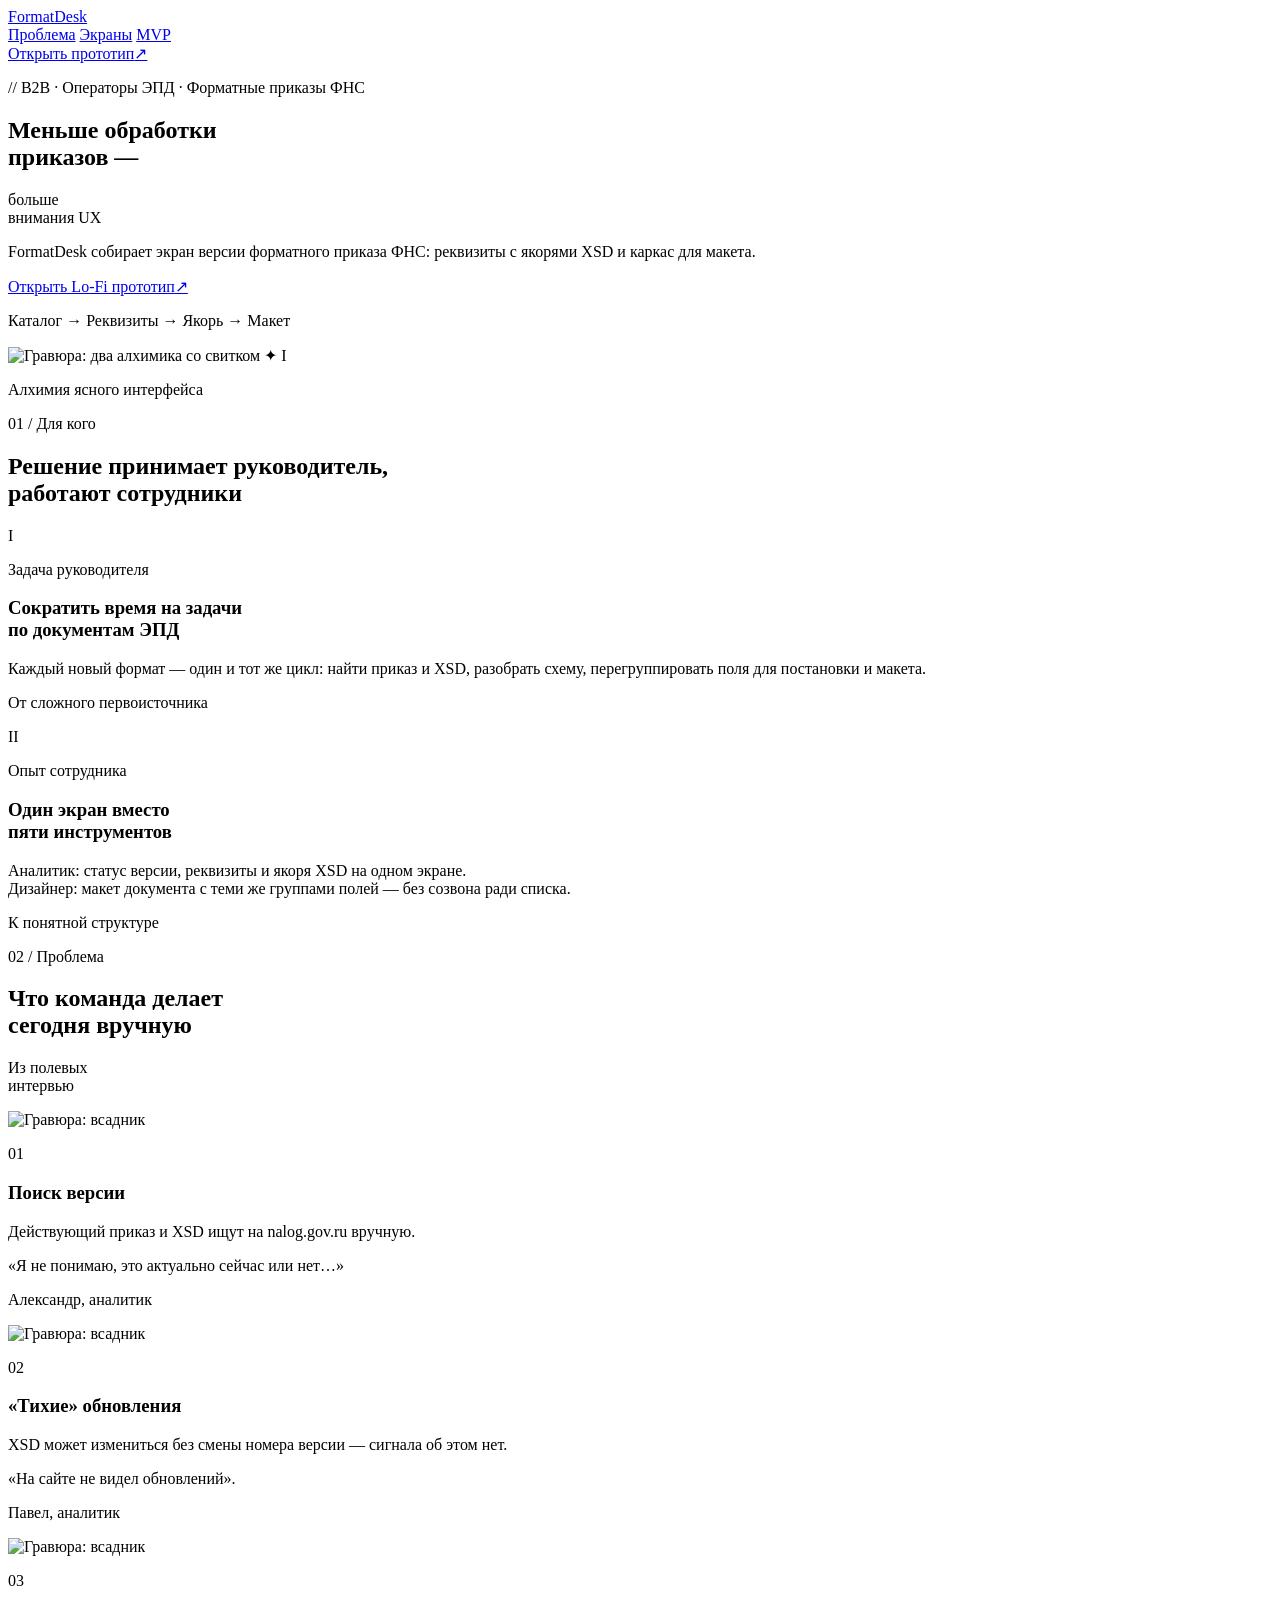
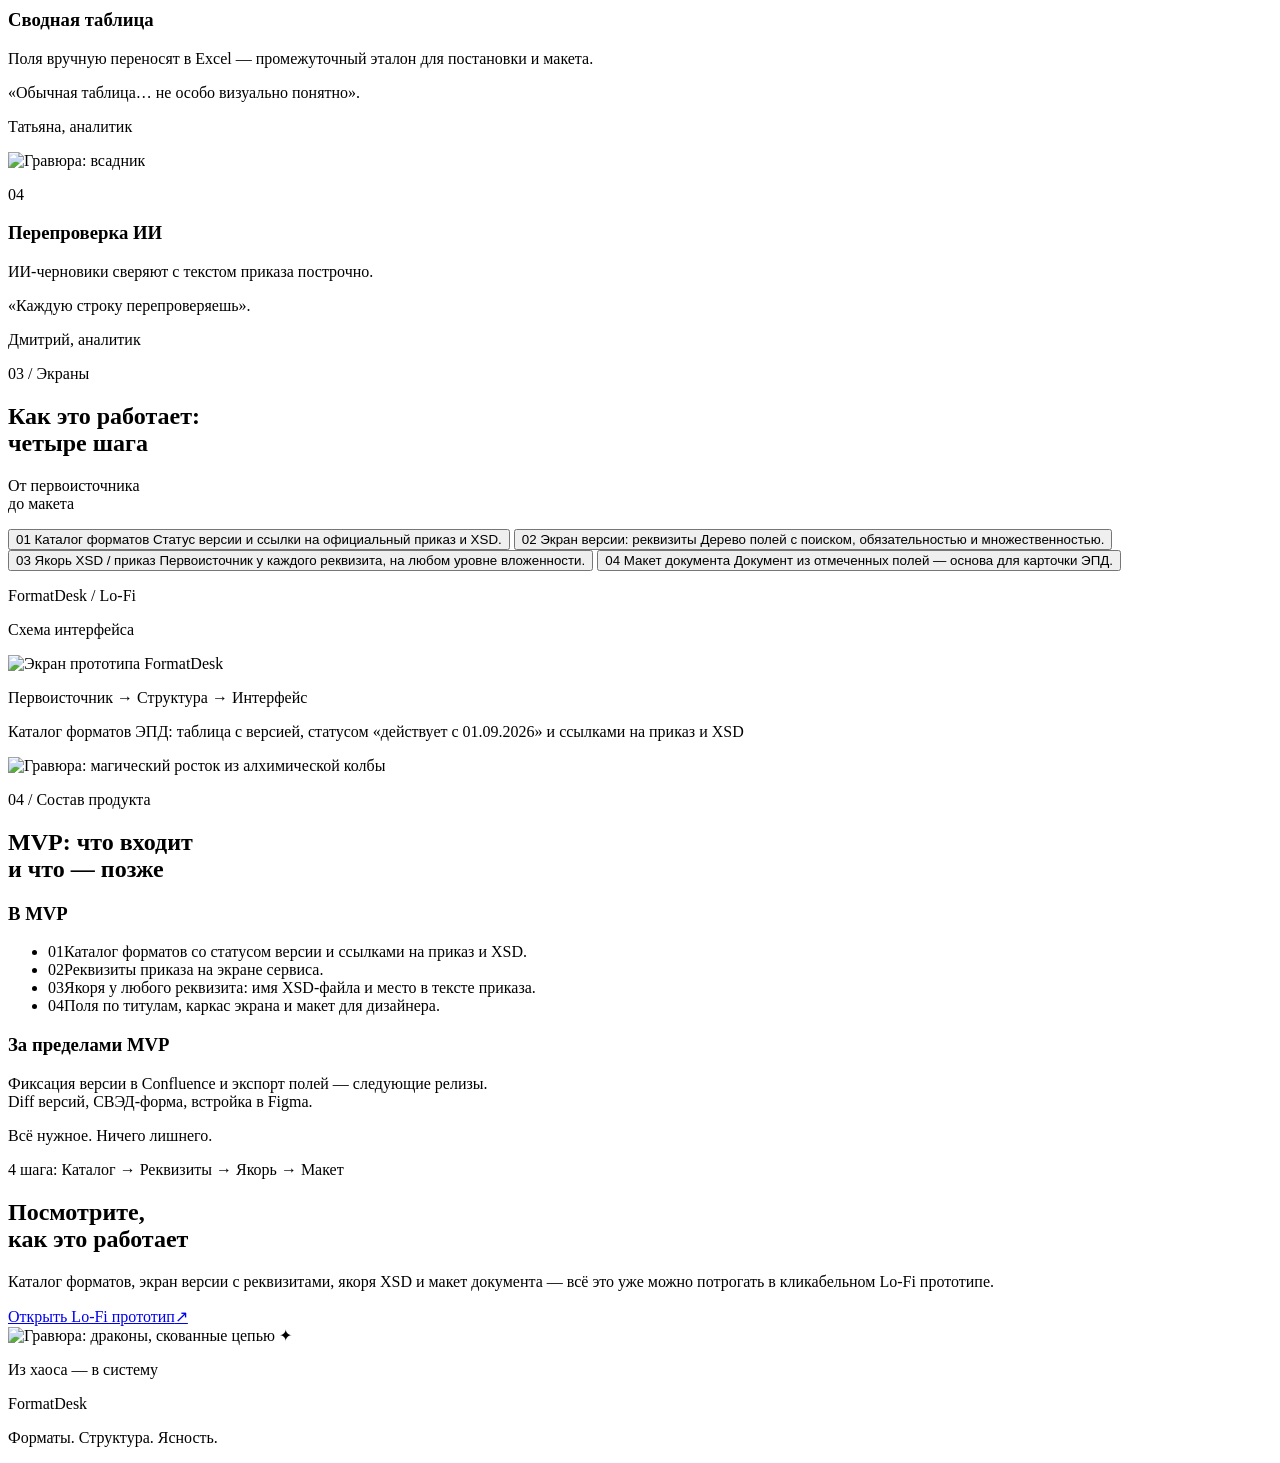
==== index.html @ b5cd508c "Лендинг «Алхимия ясности»: index.html" ====
<!DOCTYPE html>
<html lang="ru">
<head>
<meta charset="UTF-8">
<meta name="viewport" content="width=device-width, initial-scale=1.0">
<title>FormatDesk — Алхимия ясности</title>
<meta name="description" content="FormatDesk собирает экран версии форматного приказа ФНС: реквизиты с якорями XSD и каркас для макета.">
<link rel="icon" href="data:image/svg+xml,%3Csvg xmlns='http://www.w3.org/2000/svg' viewBox='0 0 32 32'%3E%3Crect width='32' height='32' fill='%23263C32'/%3E%3Ctext x='16' y='24' font-family='Georgia,serif' font-size='24' fill='%23EFEBE1' text-anchor='middle'%3EF%3C/text%3E%3C/svg%3E">
<link rel="preconnect" href="https://fonts.googleapis.com">
<link rel="preconnect" href="https://fonts.gstatic.com" crossorigin>
<link href="https://fonts.googleapis.com/css2?family=Cormorant+Garamond:ital,wght@0,500;1,400;1,500&family=Inter:wght@400;500&display=swap" rel="stylesheet">
<link rel="stylesheet" href="styles.css">
</head>
<body id="top">

<!-- 92:3 Навигация -->
<header class="nav">
  <div class="wrap nav-in">
    <a class="logo" href="#top">FormatDesk</a>
    <nav class="nav-links">
      <a class="nl nl-1" href="#problema">Проблема</a>
      <a class="nl nl-2" href="#ekrany">Экраны</a>
      <a class="nl nl-3" href="#mvp">MVP</a>
    </nav>
    <a class="btn btn-nav" href="prototip/index.html" target="_blank" rel="noopener">
      <span>Открыть прототип</span><span class="arr">↗</span>
    </a>
  </div>
  <div class="wrap"><div class="hairline"></div></div>
</header>

<!-- 92:4 Первый экран -->
<section class="hero">
  <div class="wrap hero-in">
    <p class="tag tag-red hero-tag">// B2B · Операторы ЭПД · Форматные приказы ФНС</p>
    <h1 class="hero-h1">Меньше обработки<br>приказов —</h1>
    <p class="hero-h1b">больше<br>внимания UX</p>
    <p class="hero-para">FormatDesk собирает экран версии форматного приказа ФНС: реквизиты с якорями XSD и каркас для макета.</p>
    <a class="btn btn-hero" href="prototip/index.html" target="_blank" rel="noopener">
      <span>Открыть Lo-Fi прототип</span><span class="arr">↗</span>
    </a>
    <p class="cap hero-cap">Каталог → Реквизиты → Якорь → Макет</p>

    <div class="hero-arch"></div>
    <div class="orbit orbit-1"></div>
    <div class="orbit orbit-2"></div>
    <img class="hero-duo" src="assets/eng-duo.png" alt="Гравюра: два алхимика со свитком">
    <span class="ornament hero-star">✦</span>
    <span class="ornament hero-one">I</span>
    <p class="cap hero-archcap">Алхимия ясного интерфейса</p>
  </div>
  <div class="wrap"><div class="hairline hero-line"></div></div>
</section>

<!-- 92:5 Для кого -->
<section class="whom" id="dlya-kogo">
  <div class="wrap whom-in">
    <p class="tag tag-red whom-tag">01 / Для кого</p>
    <h2 class="whom-h2">Решение принимает руководитель,<br>работают сотрудники</h2>
    <div class="hairline whom-line-top"></div>
    <div class="whom-vline"></div>

    <div class="whom-col whom-col-1">
      <div class="whom-head">
        <span class="whom-num">I</span>
        <p class="tag whom-label">Задача руководителя</p>
      </div>
      <h3 class="whom-title">Сократить время на задачи<br>по документам ЭПД</h3>
      <p class="whom-body">Каждый новый формат — один и тот же цикл: найти приказ и XSD, разобрать схему, перегруппировать поля для постановки и макета.</p>
      <p class="cap whom-foot">От сложного первоисточника</p>
    </div>

    <div class="whom-col whom-col-2">
      <div class="whom-head">
        <span class="whom-num">II</span>
        <p class="tag whom-label">Опыт сотрудника</p>
      </div>
      <h3 class="whom-title">Один экран вместо<br>пяти инструментов</h3>
      <p class="whom-body">Аналитик: статус версии, реквизиты и якоря XSD на одном экране.<br>Дизайнер: макет документа с теми же группами полей — без созвона ради списка.</p>
      <p class="cap whom-foot">К понятной структуре</p>
    </div>

    <div class="hairline whom-line-bottom"></div>
  </div>
</section>

<!-- 92:6 Проблема -->
<section class="problem" id="problema">
  <div class="wrap problem-in">
    <p class="tag tag-red problem-tag">02 / Проблема</p>
    <h2 class="problem-h2">Что команда делает<br>сегодня вручную</h2>
    <p class="tag tag-sage problem-side">Из полевых<br>интервью</p>

    <div class="pcard pcard-1">
      <div class="parch"></div>
      <img class="prider prider-1" src="assets/eng-rider-1.png" alt="Гравюра: всадник">
      <p class="pnum">01</p>
      <h3 class="ptitle">Поиск версии</h3>
      <p class="pbody">Действующий приказ и XSD ищут на nalog.gov.ru вручную.</p>
      <div class="pline"></div>
      <p class="pquote">«Я не понимаю, это актуально сейчас или нет…»</p>
      <p class="pauthor">Александр, аналитик</p>
    </div>

    <div class="pcard pcard-2">
      <div class="parch"></div>
      <img class="prider prider-2" src="assets/eng-rider-2.png" alt="Гравюра: всадник">
      <p class="pnum">02</p>
      <h3 class="ptitle">«Тихие» обновления</h3>
      <p class="pbody">XSD может измениться без смены номера версии — сигнала об этом нет.</p>
      <div class="pline"></div>
      <p class="pquote">«На сайте не видел обновлений».</p>
      <p class="pauthor">Павел, аналитик</p>
    </div>

    <div class="pcard pcard-3">
      <div class="parch"></div>
      <img class="prider prider-3" src="assets/eng-rider-3.png" alt="Гравюра: всадник">
      <p class="pnum">03</p>
      <h3 class="ptitle">Сводная таблица</h3>
      <p class="pbody">Поля вручную переносят в Excel — промежуточный эталон для постановки и макета.</p>
      <div class="pline"></div>
      <p class="pquote">«Обычная таблица… не особо визуально понятно».</p>
      <p class="pauthor">Татьяна, аналитик</p>
    </div>

    <div class="pcard pcard-4">
      <div class="parch"></div>
      <img class="prider prider-4" src="assets/eng-rider-4.png" alt="Гравюра: всадник">
      <p class="pnum">04</p>
      <h3 class="ptitle">Перепроверка ИИ</h3>
      <p class="pbody">ИИ-черновики сверяют с текстом приказа построчно.</p>
      <div class="pline"></div>
      <p class="pquote">«Каждую строку перепроверяешь».</p>
      <p class="pauthor">Дмитрий, аналитик</p>
    </div>
  </div>
</section>

<!-- 92:7 Четыре шага -->
<section class="steps" id="ekrany">
  <div class="wrap steps-in">
    <p class="tag tag-sage steps-tag">03 / Экраны</p>
    <h2 class="steps-h2">Как это работает:<br>четыре шага</h2>
    <p class="tag tag-red steps-side">От первоисточника<br>до макета</p>

    <div class="steps-list">
      <button class="step is-active" type="button" data-shot="assets/01-catalog.png"
        data-cap="Каталог форматов ЭПД: таблица с версией, статусом «действует с 01.09.2026» и ссылками на приказ и XSD">
        <span class="step-num">01</span>
        <span class="step-title">Каталог форматов</span>
        <span class="step-desc">Статус версии и ссылки на официальный приказ и XSD.</span>
      </button>
      <button class="step" type="button" data-shot="assets/02-requisites.png"
        data-cap="Экран версии: реквизиты приказа деревом — с поиском, обязательностью и множественностью">
        <span class="step-num">02</span>
        <span class="step-title">Экран версии: реквизиты</span>
        <span class="step-desc">Дерево полей с поиском, обязательностью и множественностью.</span>
      </button>
      <button class="step" type="button" data-shot="assets/03-anchor-modal.png"
        data-cap="Якорь XSD / приказ: имя XSD-файла и место в тексте приказа у выбранного реквизита">
        <span class="step-num">03</span>
        <span class="step-title">Якорь XSD / приказ</span>
        <span class="step-desc">Первоисточник у каждого реквизита, на любом уровне вложенности.</span>
      </button>
      <button class="step" type="button" data-shot="assets/04-mockup.png"
        data-cap="Макет документа: поля по титулам, собранные в каркас карточки ЭПД">
        <span class="step-num">04</span>
        <span class="step-title">Макет документа</span>
        <span class="step-desc">Документ из отмеченных полей — основа для карточки ЭПД.</span>
      </button>
    </div>

    <div class="vitrina">
      <p class="tag vitrina-l">FormatDesk / Lo-Fi</p>
      <p class="tag vitrina-r">Схема интерфейса</p>
      <div class="vitrina-frame">
        <img id="vitrina-img" src="assets/01-catalog.png" alt="Экран прототипа FormatDesk">
      </div>
      <p class="tag vitrina-b">Первоисточник → Структура → Интерфейс</p>
    </div>

    <p class="steps-cap" id="steps-cap">Каталог форматов ЭПД: таблица с версией, статусом «действует с 01.09.2026» и ссылками на приказ и XSD</p>

    <div class="hairline steps-line"></div>
  </div>
</section>

<!-- 92:8 Состав MVP -->
<section class="mvp" id="mvp">
  <div class="wrap mvp-in">
    <img class="mvp-sprout" src="assets/eng-sprout-mvp.png" alt="Гравюра: магический росток из алхимической колбы">
    <p class="tag tag-sage mvp-tag">04 / Состав продукта</p>
    <h2 class="mvp-h2">MVP: что входит<br>и что — позже</h2>

    <h3 class="mvp-sub">В MVP</h3>
    <ul class="mvp-list">
      <li><span class="mvp-num">01</span><span class="mvp-text">Каталог форматов со статусом версии и ссылками на приказ и XSD.</span></li>
      <li><span class="mvp-num">02</span><span class="mvp-text">Реквизиты приказа на экране сервиса.</span></li>
      <li><span class="mvp-num">03</span><span class="mvp-text">Якоря у любого реквизита: имя XSD-файла и место в тексте приказа.</span></li>
      <li><span class="mvp-num">04</span><span class="mvp-text">Поля по титулам, каркас экрана и макет для дизайнера.</span></li>
    </ul>

    <div class="hairline mvp-line"></div>
    <h3 class="mvp-later">За пределами MVP</h3>
    <p class="mvp-later-body">Фиксация версии в Confluence и экспорт полей — следующие релизы.<br>Diff версий, СВЭД-форма, встройка в Figma.</p>

    <p class="cap mvp-cap">Всё нужное. Ничего лишнего.</p>
  </div>
</section>

<!-- 92:9 Приглашение -->
<section class="invite">
  <div class="wrap invite-in">
    <p class="tag tag-gold invite-tag">4 шага: Каталог → Реквизиты → Якорь → Макет</p>
    <h2 class="invite-h2">Посмотрите,<br>как это работает</h2>
    <p class="invite-para">Каталог форматов, экран версии с реквизитами, якоря XSD и макет документа — всё это уже можно потрогать в кликабельном Lo-Fi прототипе.</p>
    <a class="btn btn-invite" href="prototip/index.html" target="_blank" rel="noopener">
      <span>Открыть Lo-Fi прототип</span><span class="arr">↗</span>
    </a>
    <div class="invite-medal"></div>
    <img class="invite-dragon" src="assets/eng-dragon-medal.png" alt="Гравюра: драконы, скованные цепью">
    <span class="ornament invite-star">✦</span>
    <p class="cap invite-cap">Из хаоса — в систему</p>
  </div>
</section>

<!-- 92:10 Подвал -->
<footer class="footer">
  <div class="wrap footer-in">
    <div class="hairline footer-line"></div>
    <p class="footer-logo">FormatDesk</p>
    <p class="cap footer-cap">Форматы. Структура. Ясность.</p>
  </div>
</footer>

<script src="script.js"></script>
</body>
</html>
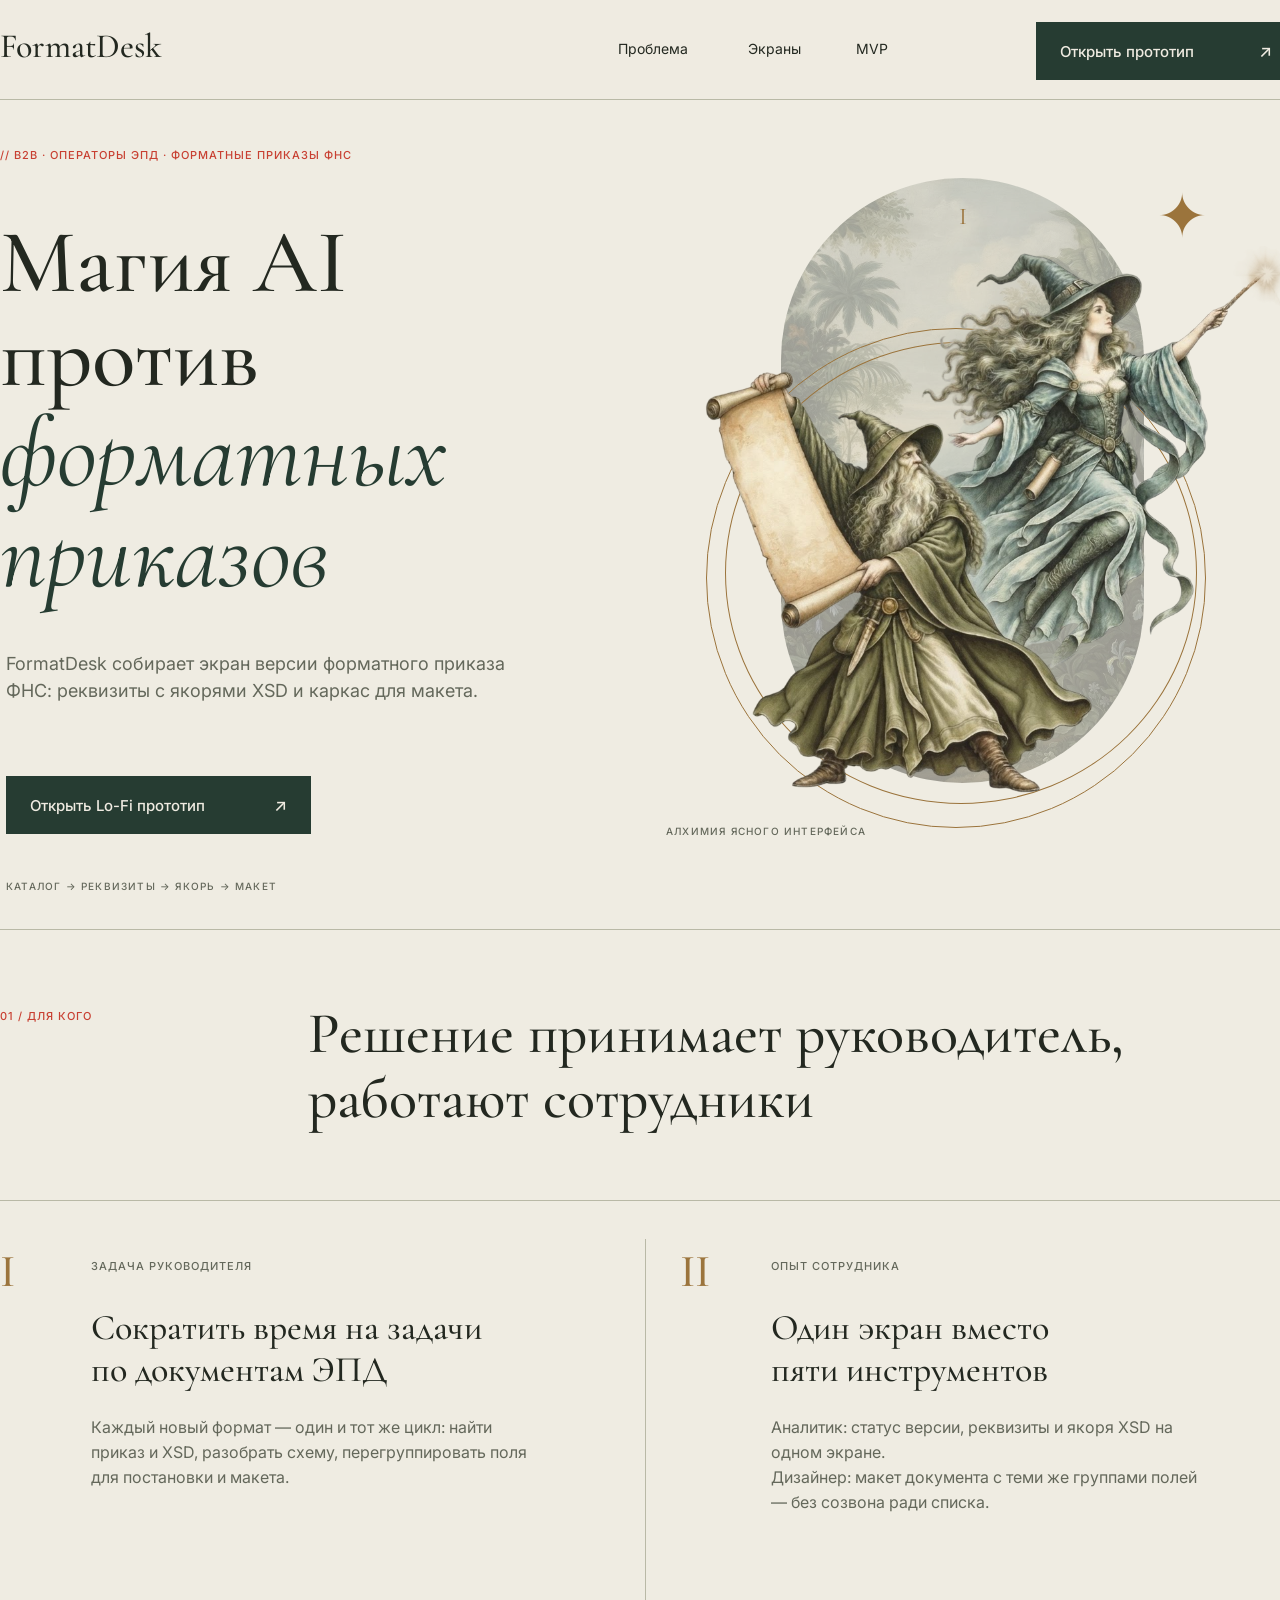
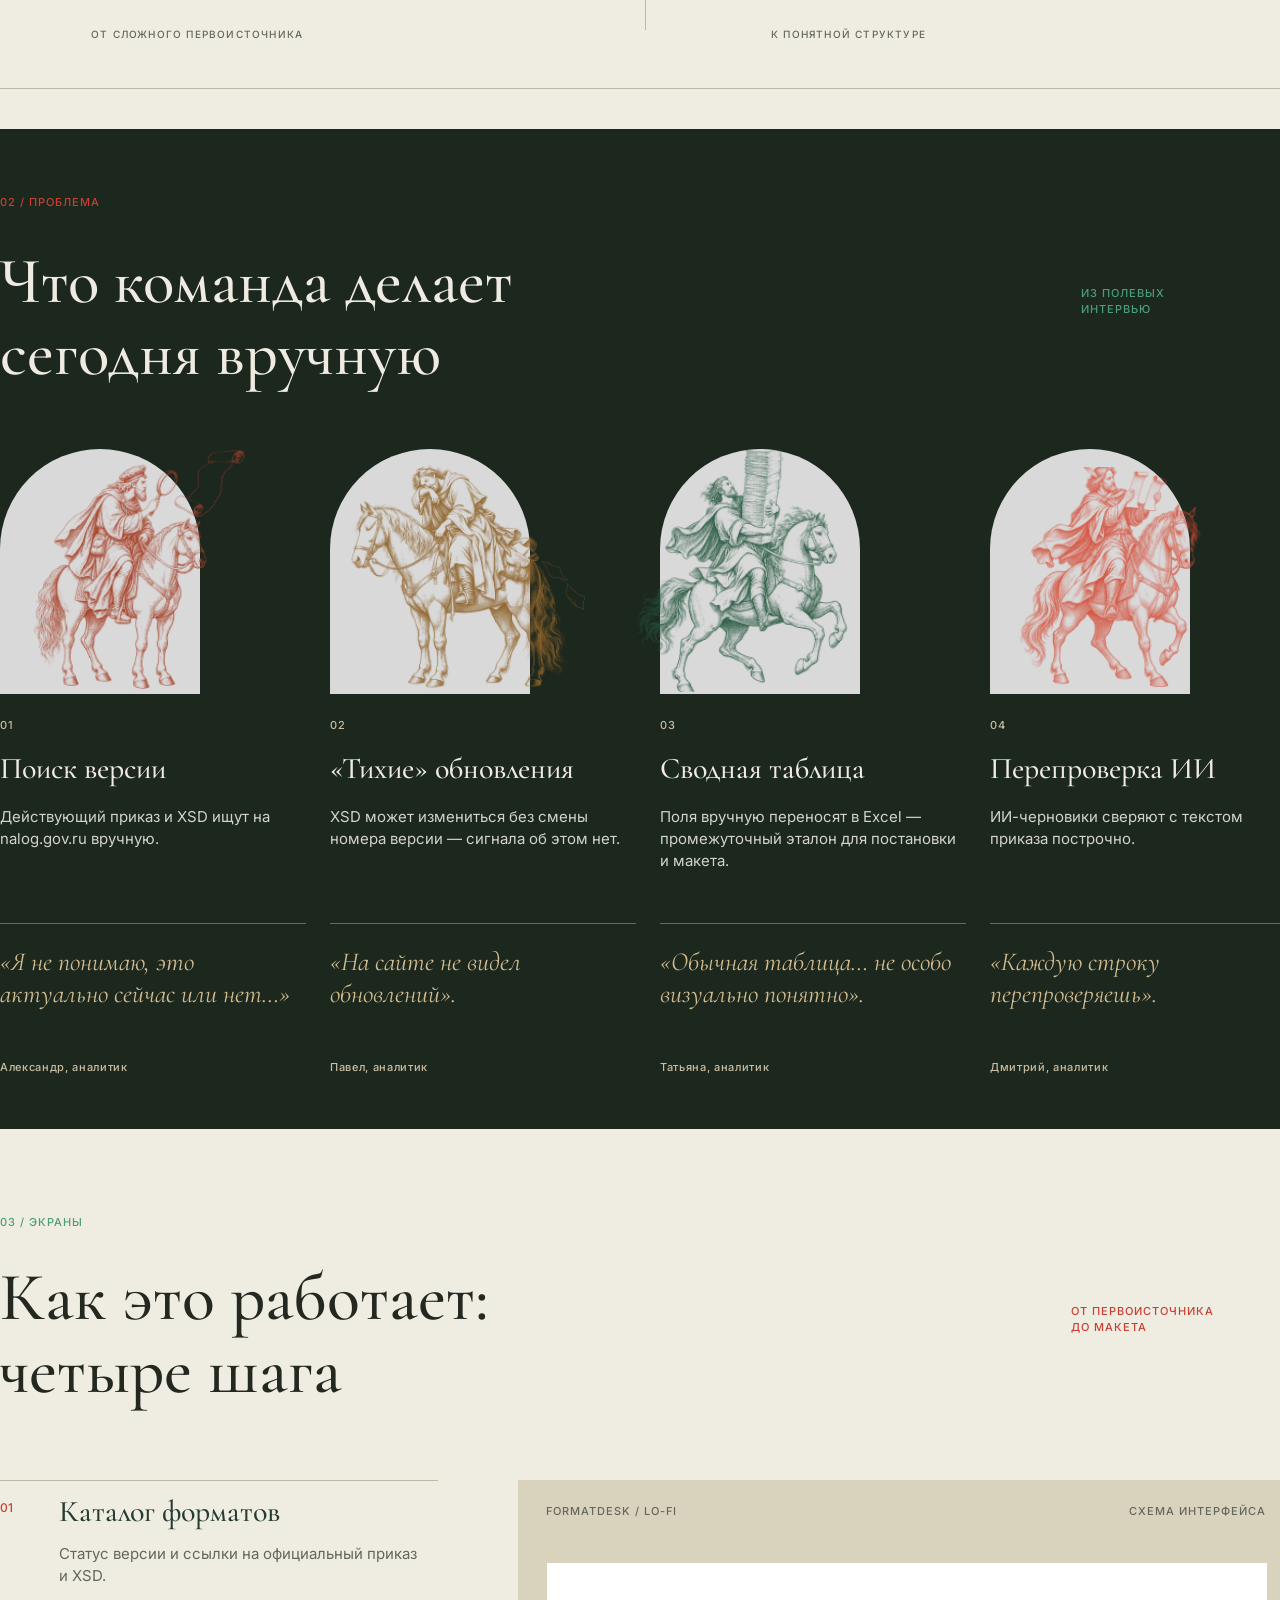
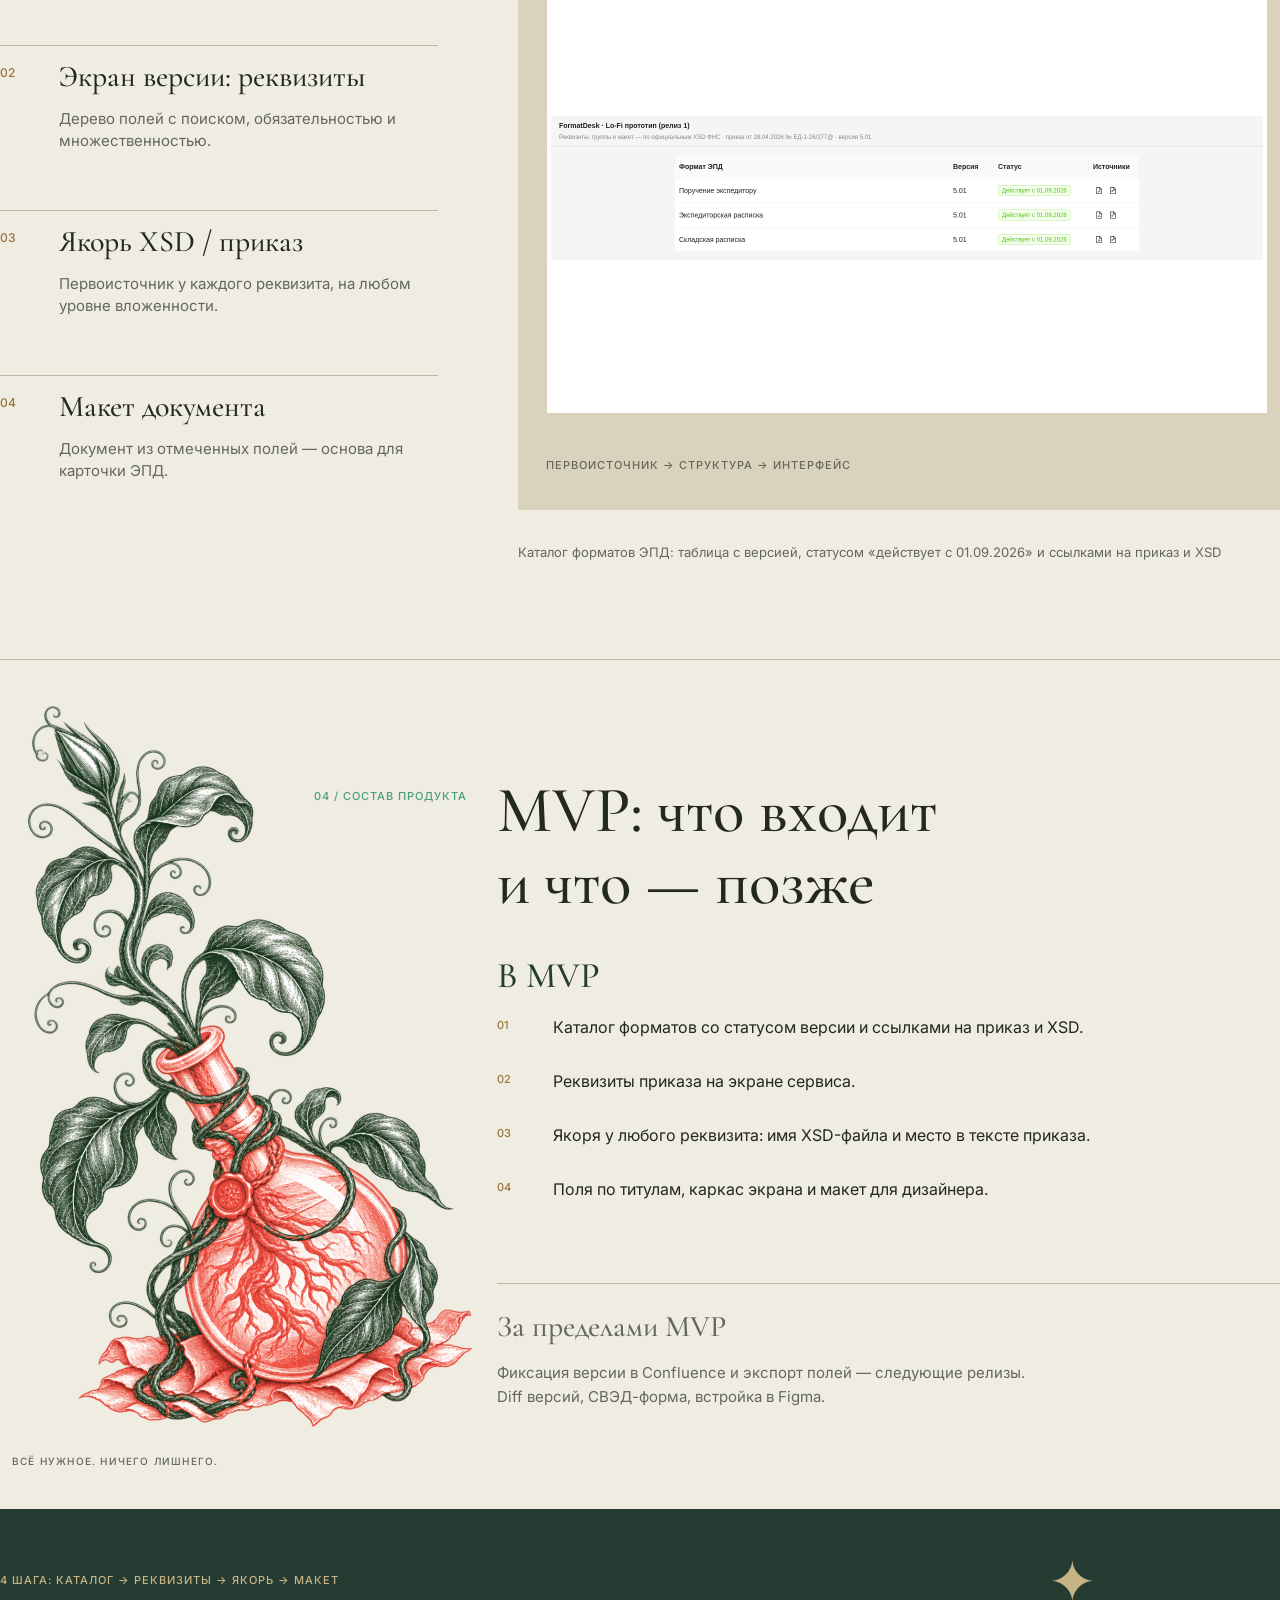
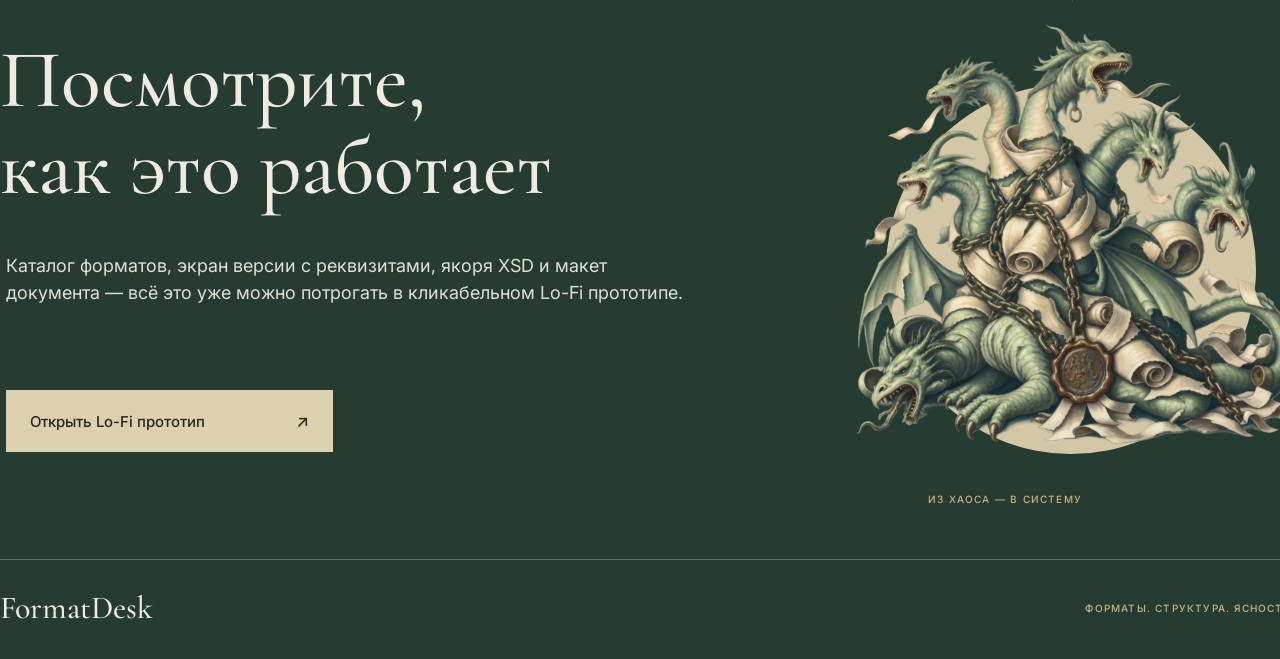
==== commit d4c22bcf: "Новый заголовок hero: «Магия AI против форматных приказов»" ====
--- a/index.html
+++ b/index.html
@@ -33,8 +33,8 @@
 <section class="hero">
   <div class="wrap hero-in">
     <p class="tag tag-red hero-tag">// B2B · Операторы ЭПД · Форматные приказы ФНС</p>
-    <h1 class="hero-h1">Меньше обработки<br>приказов —</h1>
-    <p class="hero-h1b">больше<br>внимания UX</p>
+    <h1 class="hero-h1">Магия AI<br>против</h1>
+    <p class="hero-h1b">форматных<br>приказов</p>
     <p class="hero-para">FormatDesk собирает экран версии форматного приказа ФНС: реквизиты с якорями XSD и каркас для макета.</p>
     <a class="btn btn-hero" href="prototip/index.html" target="_blank" rel="noopener">
       <span>Открыть Lo-Fi прототип</span><span class="arr">↗</span>
--- a/styles.css
+++ b/styles.css
@@ -0,0 +1,543 @@
+/* FormatDesk — Алхимия ясности
+   Пересборка лендинга по макету Figma (узел 92:2, 1440×5460) */
+
+:root {
+  --page: #EFECE2;
+  --nav-bg: #EFEBE1;
+  --ink: #232820;
+  --green: #263C32;
+  --dark: #1C271E;
+  --red: #C84032;
+  --gray: #64685B;
+  --ochre: #9B743C;
+  --sage: #4A9F78;
+  --hairline: #B9B9A6;
+  --gold: #C7B486;
+  --quote: #D2BC8F;
+  --num: #C9BEA3;
+  --dark-body: #D3D4C8;
+  --medal: #D4C7A6;
+  --btn-cream: #DDD0AD;
+  --panel: #D9D2BD;
+  --frame: #F8F6EF;
+  --arch: #D9D9D9;
+  --cream: #EFEBE1;
+  --footer-line: #637366;
+}
+
+* { margin: 0; padding: 0; box-sizing: border-box; }
+
+html { scroll-behavior: smooth; }
+
+body {
+  background: var(--page);
+  color: var(--ink);
+  font-family: "Inter", sans-serif;
+  min-width: 1180px;
+  -webkit-font-smoothing: antialiased;
+}
+
+.wrap {
+  position: relative;
+  width: 1296px;
+  margin: 0 auto;
+}
+
+/* ---------- типографика ---------- */
+
+.tag {
+  font-family: "Inter", sans-serif;
+  font-size: 11px;
+  font-weight: 500;
+  letter-spacing: 0.09em;
+  text-transform: uppercase;
+  line-height: 1.45;
+}
+.tag-red  { color: var(--red); }
+.tag-sage { color: var(--sage); }
+.tag-gold { color: var(--gold); }
+
+.cap {
+  font-family: "Inter", sans-serif;
+  font-size: 10px;
+  font-weight: 500;
+  letter-spacing: 0.12em;
+  text-transform: uppercase;
+  color: var(--gray);
+}
+
+.hairline {
+  height: 1px;
+  background: var(--hairline);
+}
+
+.ornament {
+  font-family: "Cormorant Garamond", serif;
+  color: var(--ochre);
+  line-height: 1;
+}
+
+/* ---------- кнопки ---------- */
+
+.btn {
+  display: flex;
+  align-items: center;
+  justify-content: space-between;
+  background: var(--green);
+  color: var(--cream);
+  font-family: "Inter", sans-serif;
+  font-size: 15px;
+  font-weight: 500;
+  text-decoration: none;
+  padding: 0 24px;
+  transition: background 0.25s ease, transform 0.25s ease;
+}
+.btn:hover { background: #1c2f26; }
+.btn .arr { font-size: 17px; }
+
+/* ---------- 92:3 Навигация ---------- */
+
+.nav {
+  background: var(--nav-bg);
+  height: 100px;
+}
+.nav-in { height: 99px; }
+.nav .logo {
+  position: absolute;
+  left: 0; top: 26px;
+  font-family: "Cormorant Garamond", serif;
+  font-size: 34px;
+  font-weight: 500;
+  color: var(--ink);
+  text-decoration: none;
+}
+.nav-links .nl {
+  position: absolute;
+  top: 40px;
+  font-family: "Inter", sans-serif;
+  font-size: 14px;
+  color: var(--ink);
+  text-decoration: none;
+}
+.nav-links .nl:hover { color: var(--red); }
+.nl-1 { left: 618px; }
+.nl-2 { left: 748px; }
+.nl-3 { left: 856px; }
+.btn-nav {
+  position: absolute;
+  right: 0; top: 22px;
+  width: 260px; height: 58px;
+}
+
+/* ---------- 92:4 Первый экран ---------- */
+
+.hero { background: var(--page); }
+.hero-in { height: 829px; }
+
+.hero-tag { position: absolute; left: 0; top: 48px; }
+
+.hero-h1 {
+  position: absolute;
+  left: 0; top: 116px;
+  font-family: "Cormorant Garamond", serif;
+  font-size: 90px;
+  font-weight: 500;
+  line-height: 1.04;
+  color: var(--ink);
+}
+.hero-h1b {
+  position: absolute;
+  left: 0; top: 304px;
+  font-family: "Cormorant Garamond", serif;
+  font-style: italic;
+  font-size: 99px;
+  font-weight: 400;
+  line-height: 1.02;
+  color: var(--green);
+}
+.hero-para {
+  position: absolute;
+  left: 6px; top: 550px;
+  width: 510px;
+  font-size: 18px;
+  line-height: 27px;
+  color: var(--gray);
+}
+.btn-hero {
+  position: absolute;
+  left: 6px; top: 676px;
+  width: 305px; height: 58px;
+}
+.hero-cap { position: absolute; left: 6px; top: 780px; }
+
+.hero-arch {
+  position: absolute;
+  left: 781px; top: 78px;
+  width: 363px; height: 605px;
+  border-radius: 181.5px;
+  background: url("assets/hero-garden.jpg") center 30% / cover no-repeat;
+  opacity: 0.4;
+}
+.orbit {
+  position: absolute;
+  border: 1px solid var(--ochre);
+  border-radius: 50%;
+  pointer-events: none;
+}
+.orbit-1 { left: 706px; top: 228px; width: 500px; height: 500px; }
+.orbit-2 { left: 725px; top: 242px; width: 472px; height: 462px; }
+.hero-duo {
+  position: absolute;
+  left: 550px; top: 133px;
+  width: 842px; height: 575px;
+}
+.hero-star { position: absolute; left: 1157px; top: 88px; font-size: 60px; }
+.hero-one  { position: absolute; left: 962.5px; top: 105px; font-size: 24px; transform: translateX(-50%); }
+.hero-archcap { position: absolute; left: 666px; top: 725px; }
+.hero-line { position: absolute; left: 0; top: 0; width: 1296px; }
+
+/* ---------- 92:5 Для кого ---------- */
+
+.whom { background: var(--page); }
+.whom-in { height: 800px; }
+
+.whom-tag { position: absolute; left: 0; top: 80px; }
+.whom-h2 {
+  position: absolute;
+  left: 308px; top: 73px;
+  width: 980px;
+  font-family: "Cormorant Garamond", serif;
+  font-size: 58px;
+  font-weight: 500;
+  line-height: 1.12;
+  color: var(--ink);
+}
+.whom-line-top { position: absolute; left: 0; top: 271px; width: 1296px; }
+.whom-vline {
+  position: absolute;
+  left: 645px; top: 310px;
+  width: 1px; height: 391px;
+  background: var(--hairline);
+}
+
+.whom-col { position: absolute; top: 316px; width: 530px; }
+.whom-col-1 { left: 0; }
+.whom-col-2 { left: 680px; }
+.whom-head { position: relative; height: 60px; }
+.whom-num {
+  position: absolute; left: 0; top: 0;
+  font-family: "Cormorant Garamond", serif;
+  font-size: 46px;
+  font-weight: 500;
+  color: var(--ochre);
+  line-height: 1.15;
+}
+.whom-label { position: absolute; left: 91px; top: 14px; color: var(--gray); }
+.whom-title {
+  position: absolute;
+  left: 91px; top: 62px;
+  font-family: "Cormorant Garamond", serif;
+  font-size: 36px;
+  font-weight: 500;
+  line-height: 1.18;
+  color: var(--ink);
+}
+.whom-body {
+  position: absolute;
+  left: 91px; top: 170px;
+  width: 440px;
+  font-size: 16px;
+  line-height: 25px;
+  color: var(--gray);
+}
+.whom-foot { position: absolute; left: 91px; top: 383px; }
+
+.whom-line-bottom { position: absolute; left: 0; top: 759px; width: 1296px; }
+
+/* ---------- 92:6 Проблема ---------- */
+
+.problem { background: var(--dark); }
+.problem-in { height: 1000px; }
+
+.problem-tag { position: absolute; left: 0; top: 66px; }
+.problem-h2 {
+  position: absolute;
+  left: 0; top: 117px;
+  font-family: "Cormorant Garamond", serif;
+  font-size: 65px;
+  font-weight: 500;
+  line-height: 1.1;
+  color: var(--cream);
+}
+.problem-side { position: absolute; left: 1081px; top: 157px; }
+
+.pcard { position: absolute; top: 0; width: 306px; }
+.pcard-1 { left: 0; }
+.pcard-2 { left: 330px; }
+.pcard-3 { left: 660px; }
+.pcard-4 { left: 990px; }
+
+.parch {
+  position: absolute;
+  left: 0; top: 320px;
+  width: 200px; height: 245px;
+  background: var(--arch);
+  border-radius: 131.5px 131.5px 0 0;
+}
+.prider { position: absolute; }
+.prider-1 { left: 0;    top: 313px; width: 250px; height: 253px; }
+.prider-2 { left: 12px; top: 326px; width: 261px; height: 240px; }
+.prider-3 { left: -32px; top: 320px; width: 250px; height: 243px; }
+.prider-4 { left: 0;    top: 338px; width: 240px; height: 220px; }
+
+.pnum {
+  position: absolute; left: 0; top: 589px;
+  font-size: 11px; font-weight: 500;
+  letter-spacing: 0.09em;
+  color: var(--num);
+}
+.ptitle {
+  position: absolute; left: 0; top: 621px;
+  font-family: "Cormorant Garamond", serif;
+  font-size: 30px; font-weight: 500;
+  color: var(--cream);
+}
+.pbody {
+  position: absolute; left: 0; top: 677px;
+  width: 300px;
+  font-size: 15px; line-height: 22px;
+  color: var(--dark-body);
+}
+.pline {
+  position: absolute; left: 0; top: 794px;
+  width: 306px; height: 1px;
+  background: #626A5C;
+}
+.pquote {
+  position: absolute; left: 0; top: 817px;
+  width: 300px;
+  font-family: "Cormorant Garamond", serif;
+  font-style: italic;
+  font-size: 26px; line-height: 32px;
+  color: var(--quote);
+}
+.pauthor {
+  position: absolute; left: 0; top: 931px;
+  font-size: 11px; font-weight: 500;
+  letter-spacing: 0.06em;
+  color: var(--num);
+}
+
+/* ---------- 92:7 Четыре шага ---------- */
+
+.steps { background: var(--page); }
+.steps-in { height: 1180px; }
+
+.steps-tag { position: absolute; left: 0; top: 86px; }
+.steps-h2 {
+  position: absolute;
+  left: 0; top: 132px;
+  font-family: "Cormorant Garamond", serif;
+  font-size: 68px;
+  font-weight: 500;
+  line-height: 1.08;
+  color: var(--ink);
+}
+.steps-side { position: absolute; left: 1071px; top: 175px; }
+
+.steps-list { position: absolute; left: 0; top: 351px; width: 438px; }
+.step {
+  position: relative;
+  display: block;
+  width: 438px;
+  height: 165px;
+  padding: 0;
+  border: 0;
+  border-top: 1px solid var(--hairline);
+  background: transparent;
+  text-align: left;
+  cursor: pointer;
+  font-family: inherit;
+}
+.step-num {
+  position: absolute; left: 0; top: 19px;
+  font-size: 12px; font-weight: 500;
+  color: var(--ochre);
+}
+.step-title {
+  position: absolute; left: 59px; top: 12px;
+  font-family: "Cormorant Garamond", serif;
+  font-size: 30px; font-weight: 500;
+  color: var(--ink);
+  white-space: nowrap;
+}
+.step-desc {
+  position: absolute; left: 59px; top: 62px;
+  width: 360px;
+  font-size: 15px; line-height: 22px;
+  color: var(--gray);
+}
+.step:hover .step-title { color: var(--green); }
+.step.is-active .step-num { color: var(--red); }
+.step.is-active .step-title { color: var(--green); }
+
+.vitrina {
+  position: absolute;
+  left: 518px; top: 351px;
+  width: 778px; height: 630px;
+  background: var(--panel);
+}
+.vitrina-l { position: absolute; left: 28px; top: 24px; color: var(--gray); }
+.vitrina-r { position: absolute; right: 30px; top: 24px; color: var(--gray); }
+.vitrina-frame {
+  position: absolute;
+  left: 29px; top: 83px;
+  width: 720px; height: 450px;
+  background: #FFFFFF;
+  overflow: hidden;
+}
+.vitrina-frame img {
+  width: 100%; height: 100%;
+  object-fit: contain;
+  object-position: center;
+  display: block;
+}
+.vitrina-b { position: absolute; left: 28px; top: 578px; color: var(--gray); }
+
+.steps-cap {
+  position: absolute;
+  left: 518px; top: 1014px;
+  width: 778px;
+  font-size: 13px; line-height: 19px;
+  color: var(--gray);
+}
+.steps-line { position: absolute; left: 0; top: 1130px; width: 1296px; }
+
+/* ---------- 92:8 Состав MVP ---------- */
+
+.mvp { background: var(--page); }
+.mvp-in { height: 800px; }
+
+.mvp-sprout {
+  position: absolute;
+  left: 1px; top: -9px;
+  width: 489px; height: 734px;
+}
+.mvp-tag { position: absolute; left: 314px; top: 80px; }
+.mvp-h2 {
+  position: absolute;
+  left: 497px; top: 66px;
+  font-family: "Cormorant Garamond", serif;
+  font-size: 65px;
+  font-weight: 500;
+  line-height: 1.1;
+  color: var(--ink);
+}
+.mvp-sub {
+  position: absolute;
+  left: 497px; top: 245px;
+  font-family: "Cormorant Garamond", serif;
+  font-size: 36px; font-weight: 500;
+  color: var(--green);
+}
+.mvp-list {
+  position: absolute;
+  left: 497px; top: 306px;
+  list-style: none;
+}
+.mvp-list li { position: relative; height: 54px; }
+.mvp-num {
+  position: absolute; left: 0; top: 3px;
+  font-size: 11px; font-weight: 500;
+  color: var(--ochre);
+}
+.mvp-text {
+  position: absolute; left: 56px; top: 0;
+  width: 692px;
+  font-size: 16px; line-height: 24px;
+  color: var(--ink);
+}
+.mvp-line {
+  position: absolute;
+  left: 497px; top: 574px;
+  width: 799px;
+}
+.mvp-later {
+  position: absolute;
+  left: 497px; top: 599px;
+  font-family: "Cormorant Garamond", serif;
+  font-size: 30px; font-weight: 500;
+  color: var(--gray);
+}
+.mvp-later-body {
+  position: absolute;
+  left: 497px; top: 652px;
+  font-size: 15px; line-height: 24px;
+  color: var(--gray);
+}
+.mvp-cap { position: absolute; left: 12px; top: 746px; }
+
+/* ---------- 92:9 Приглашение ---------- */
+
+.invite { background: var(--green); }
+.invite-in { height: 650px; }
+
+.invite-tag { position: absolute; left: 0; top: 64px; }
+.invite-h2 {
+  position: absolute;
+  left: 0; top: 128px;
+  font-family: "Cormorant Garamond", serif;
+  font-size: 82px;
+  font-weight: 500;
+  line-height: 1.06;
+  color: var(--cream);
+}
+.invite-para {
+  position: absolute;
+  left: 6px; top: 343px;
+  width: 690px;
+  font-size: 18px; line-height: 27px;
+  color: #DFE1D4;
+}
+.btn-invite {
+  position: absolute;
+  left: 6px; top: 481px;
+  width: 327px; height: 62px;
+  background: var(--btn-cream);
+  color: var(--ink);
+}
+.btn-invite:hover { background: #cfc19c; }
+
+.invite-medal {
+  position: absolute;
+  left: 886px; top: 175px;
+  width: 370px; height: 370px;
+  border-radius: 50%;
+  background: var(--medal);
+}
+.invite-dragon {
+  position: absolute;
+  left: 853px; top: 106px;
+  width: 445px; height: 445px;
+}
+.invite-star { position: absolute; left: 1048px; top: 46px; font-size: 58px; color: var(--gold); }
+.invite-cap { position: absolute; left: 928px; top: 584px; color: var(--gold); }
+
+/* ---------- 92:10 Подвал ---------- */
+
+.footer { background: var(--green); }
+.footer-in { height: 100px; }
+.footer-line {
+  position: absolute; left: 0; top: 0;
+  width: 1296px;
+  background: var(--footer-line);
+}
+.footer-logo {
+  position: absolute; left: 0; top: 29px;
+  font-family: "Cormorant Garamond", serif;
+  font-size: 32px; font-weight: 500;
+  color: var(--cream);
+}
+.footer-cap { position: absolute; right: 0; top: 43px; color: var(--gold); }
+
+/* ---------- адаптив: страница десктопная, ниже 1180px — горизонтальный скролл ---------- */
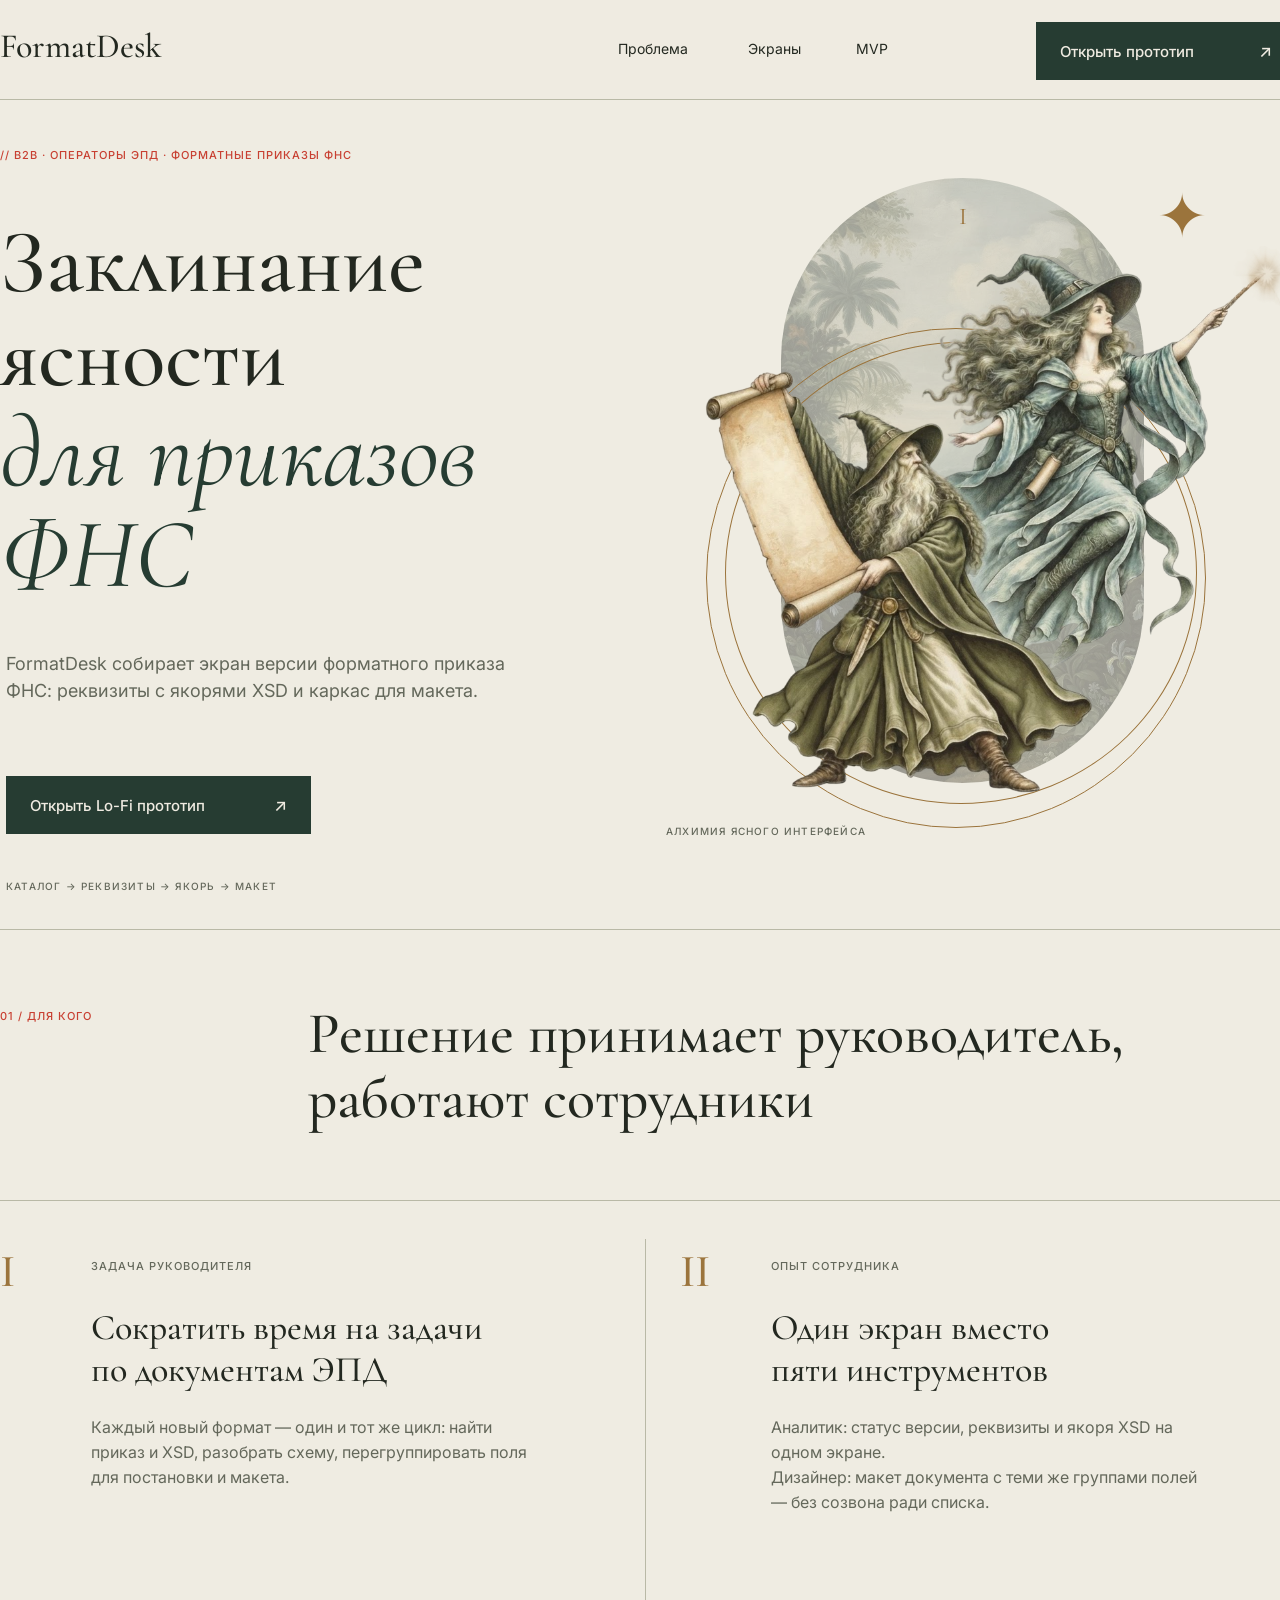
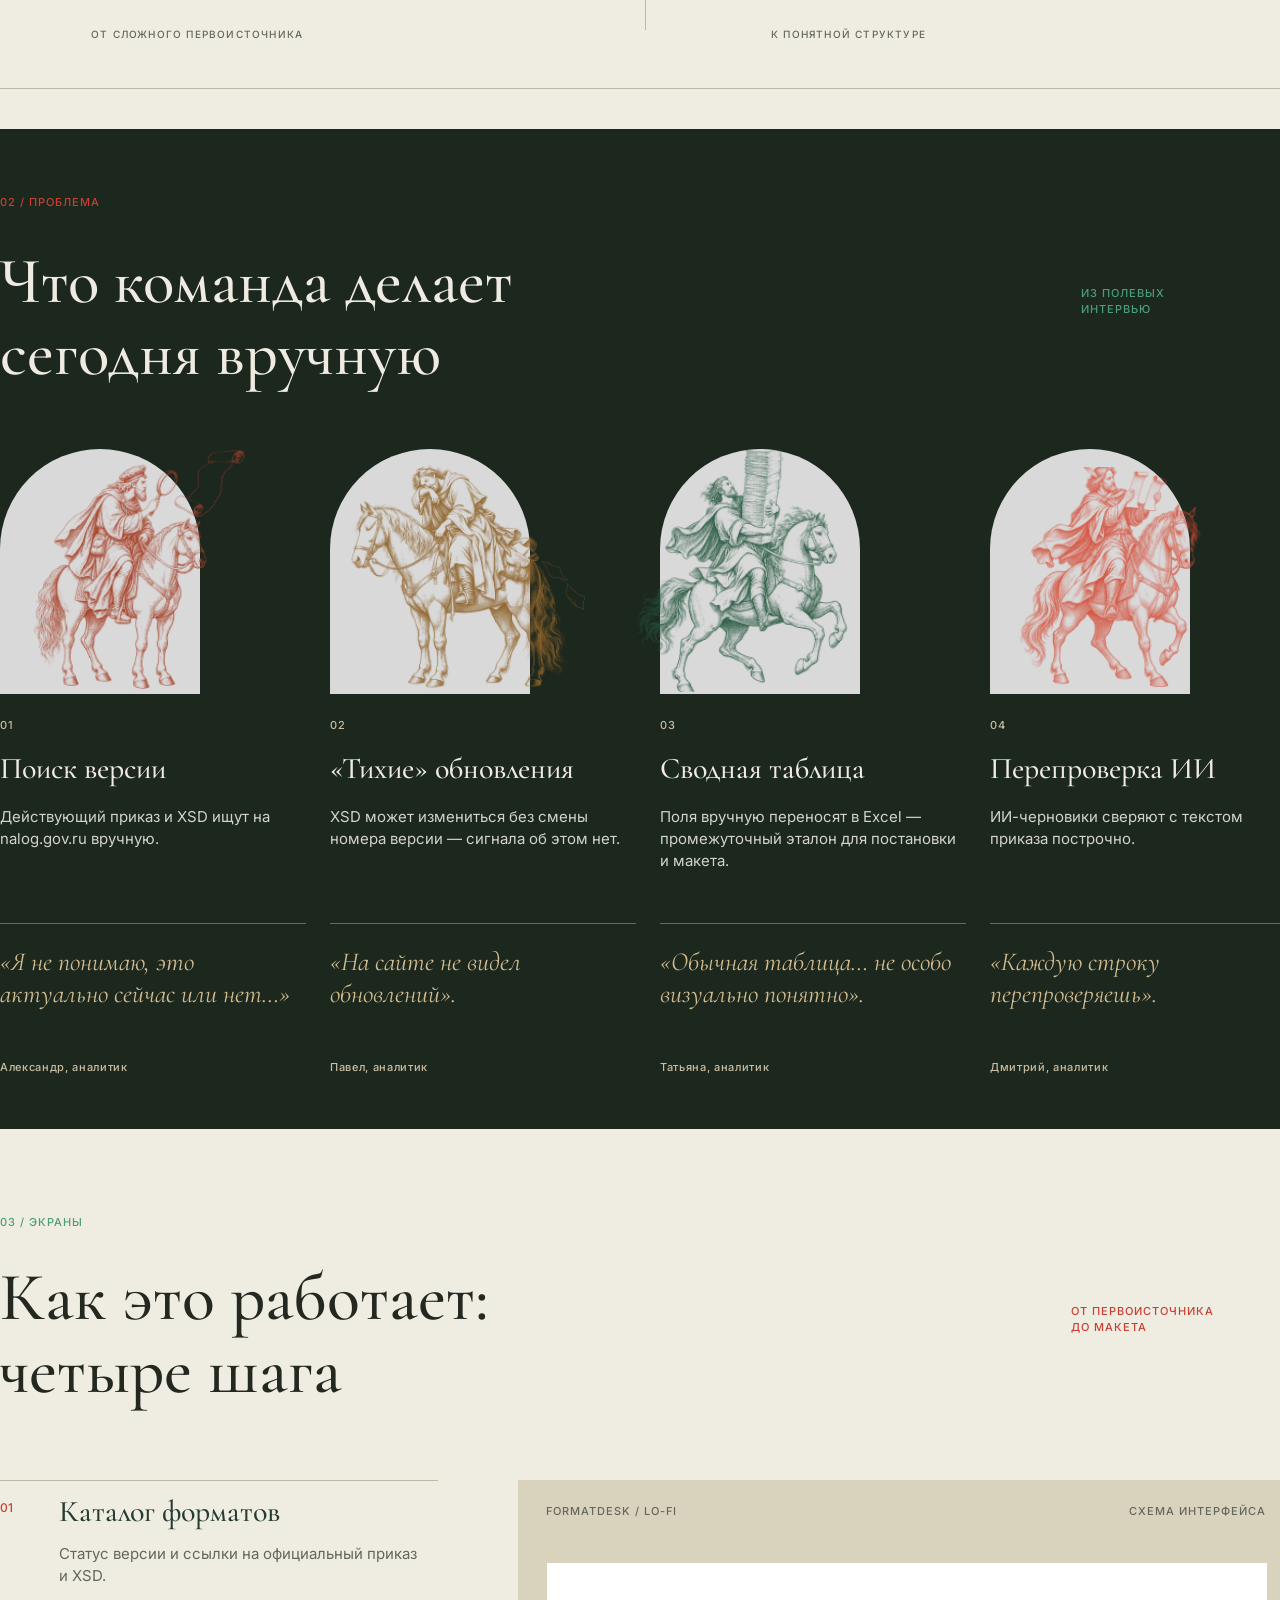
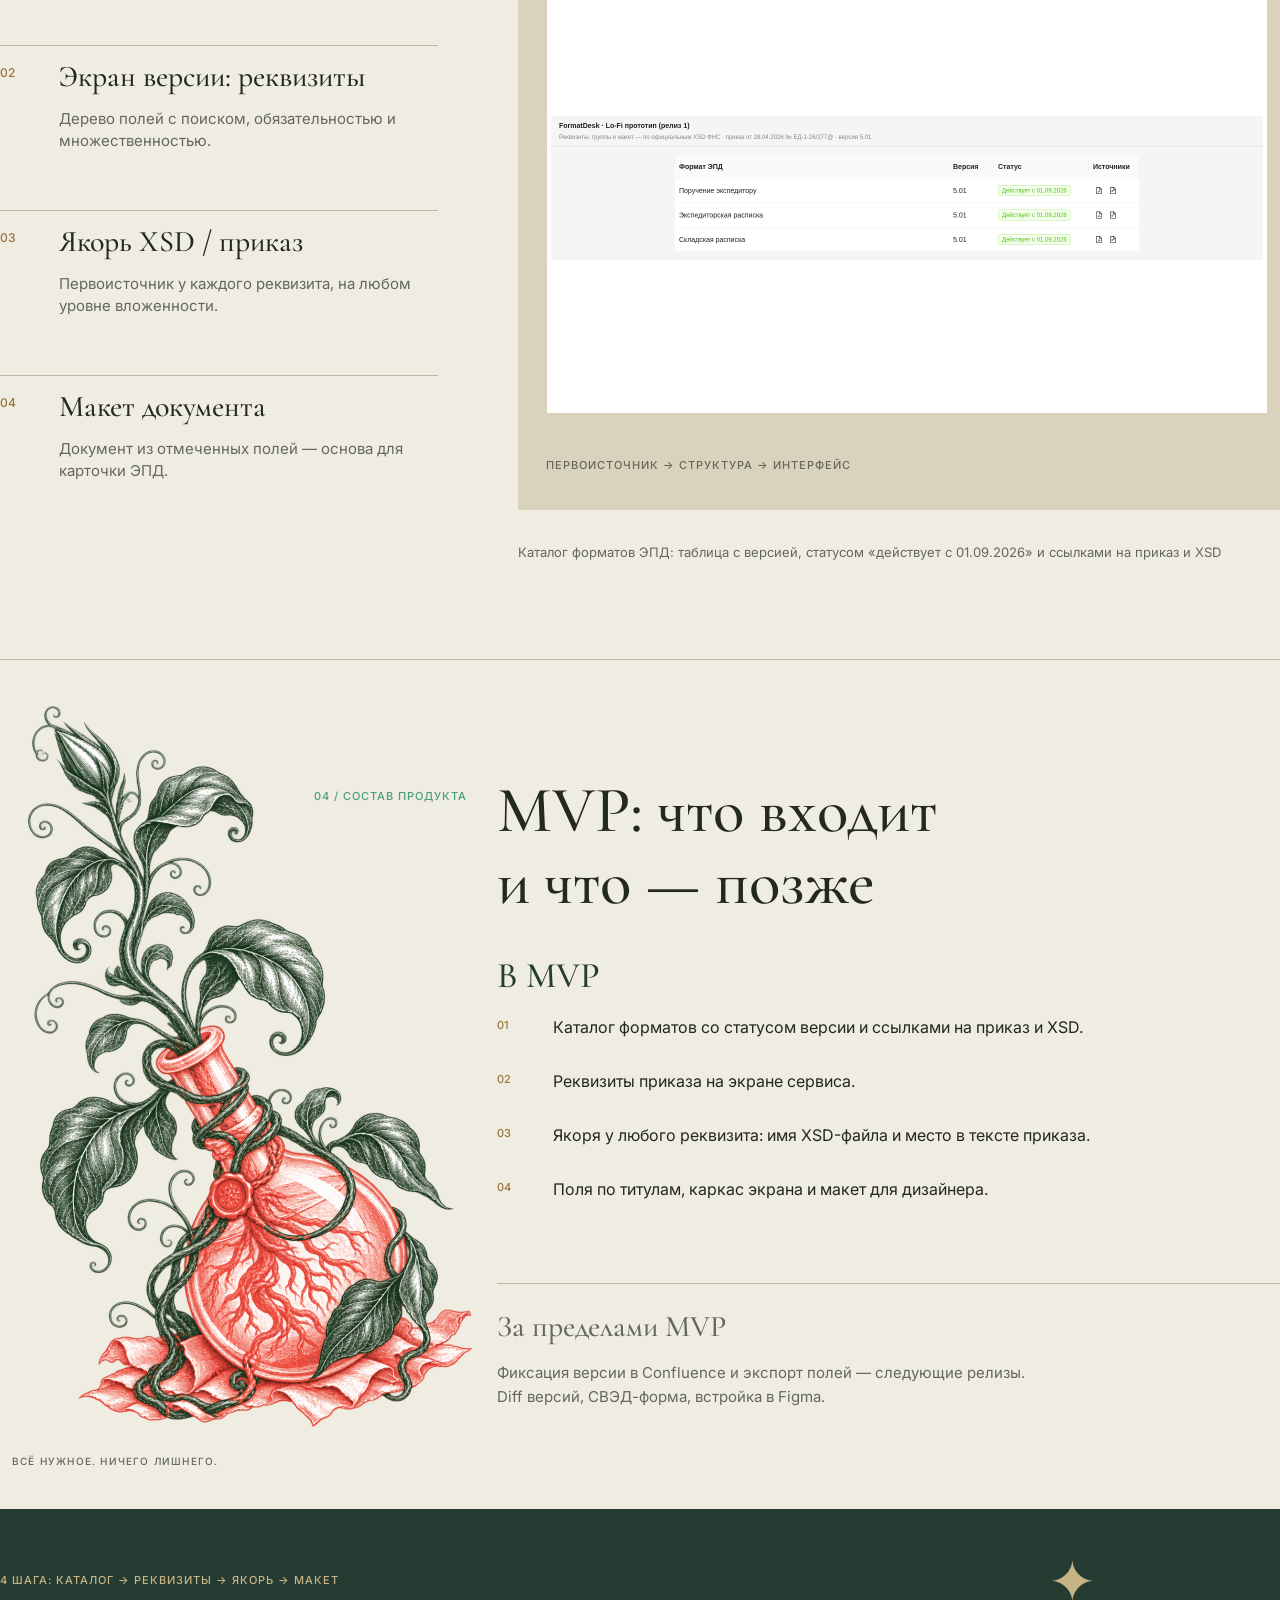
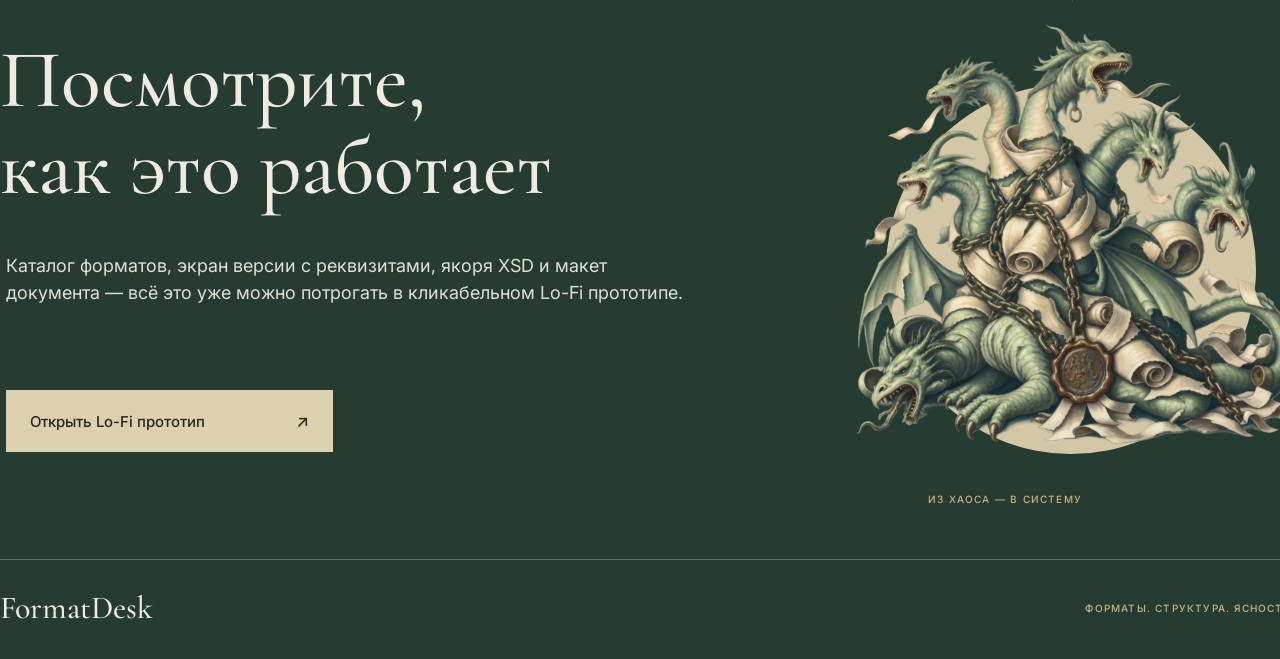
==== commit a644c60c: "Заголовок hero: «Заклинание ясности для приказов ФНС»" ====
--- a/index.html
+++ b/index.html
@@ -33,8 +33,8 @@
 <section class="hero">
   <div class="wrap hero-in">
     <p class="tag tag-red hero-tag">// B2B · Операторы ЭПД · Форматные приказы ФНС</p>
-    <h1 class="hero-h1">Магия AI<br>против</h1>
-    <p class="hero-h1b">форматных<br>приказов</p>
+    <h1 class="hero-h1">Заклинание<br>ясности</h1>
+    <p class="hero-h1b">для приказов<br>ФНС</p>
     <p class="hero-para">FormatDesk собирает экран версии форматного приказа ФНС: реквизиты с якорями XSD и каркас для макета.</p>
     <a class="btn btn-hero" href="prototip/index.html" target="_blank" rel="noopener">
       <span>Открыть Lo-Fi прототип</span><span class="arr">↗</span>
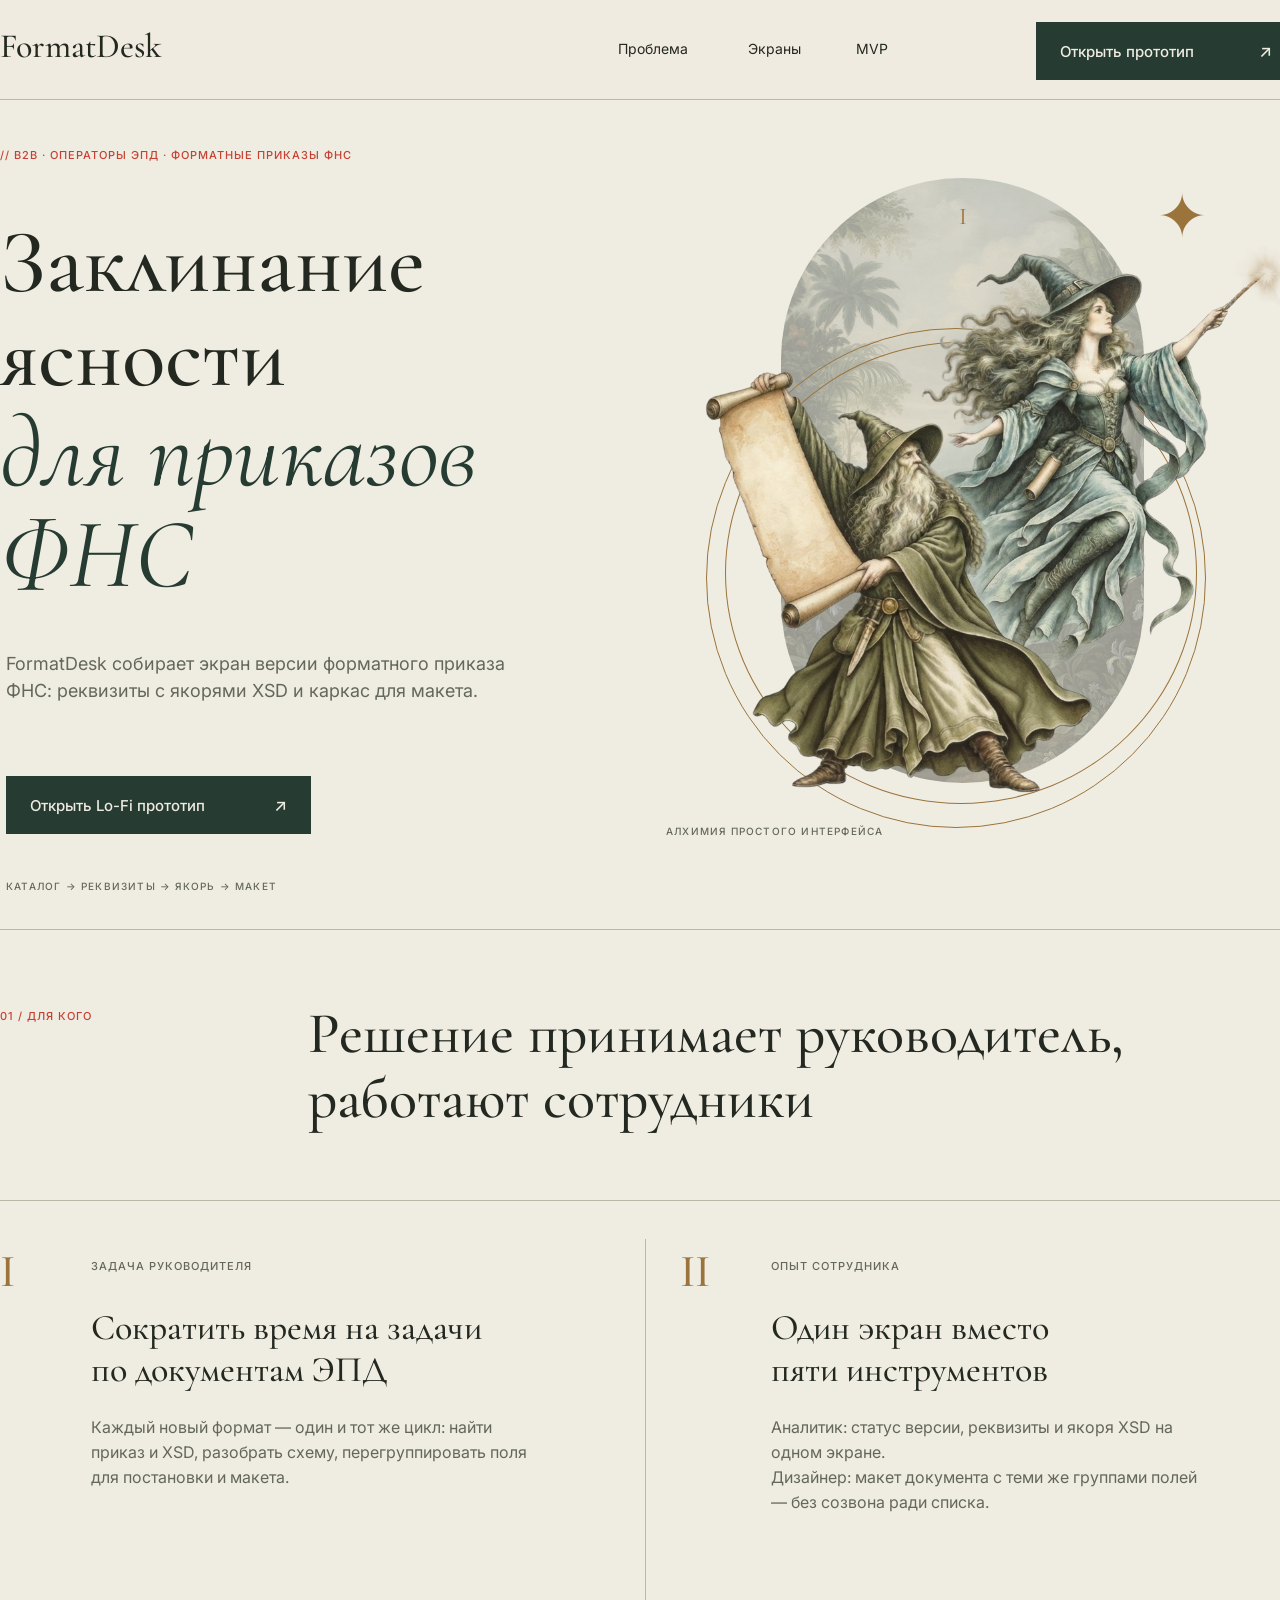
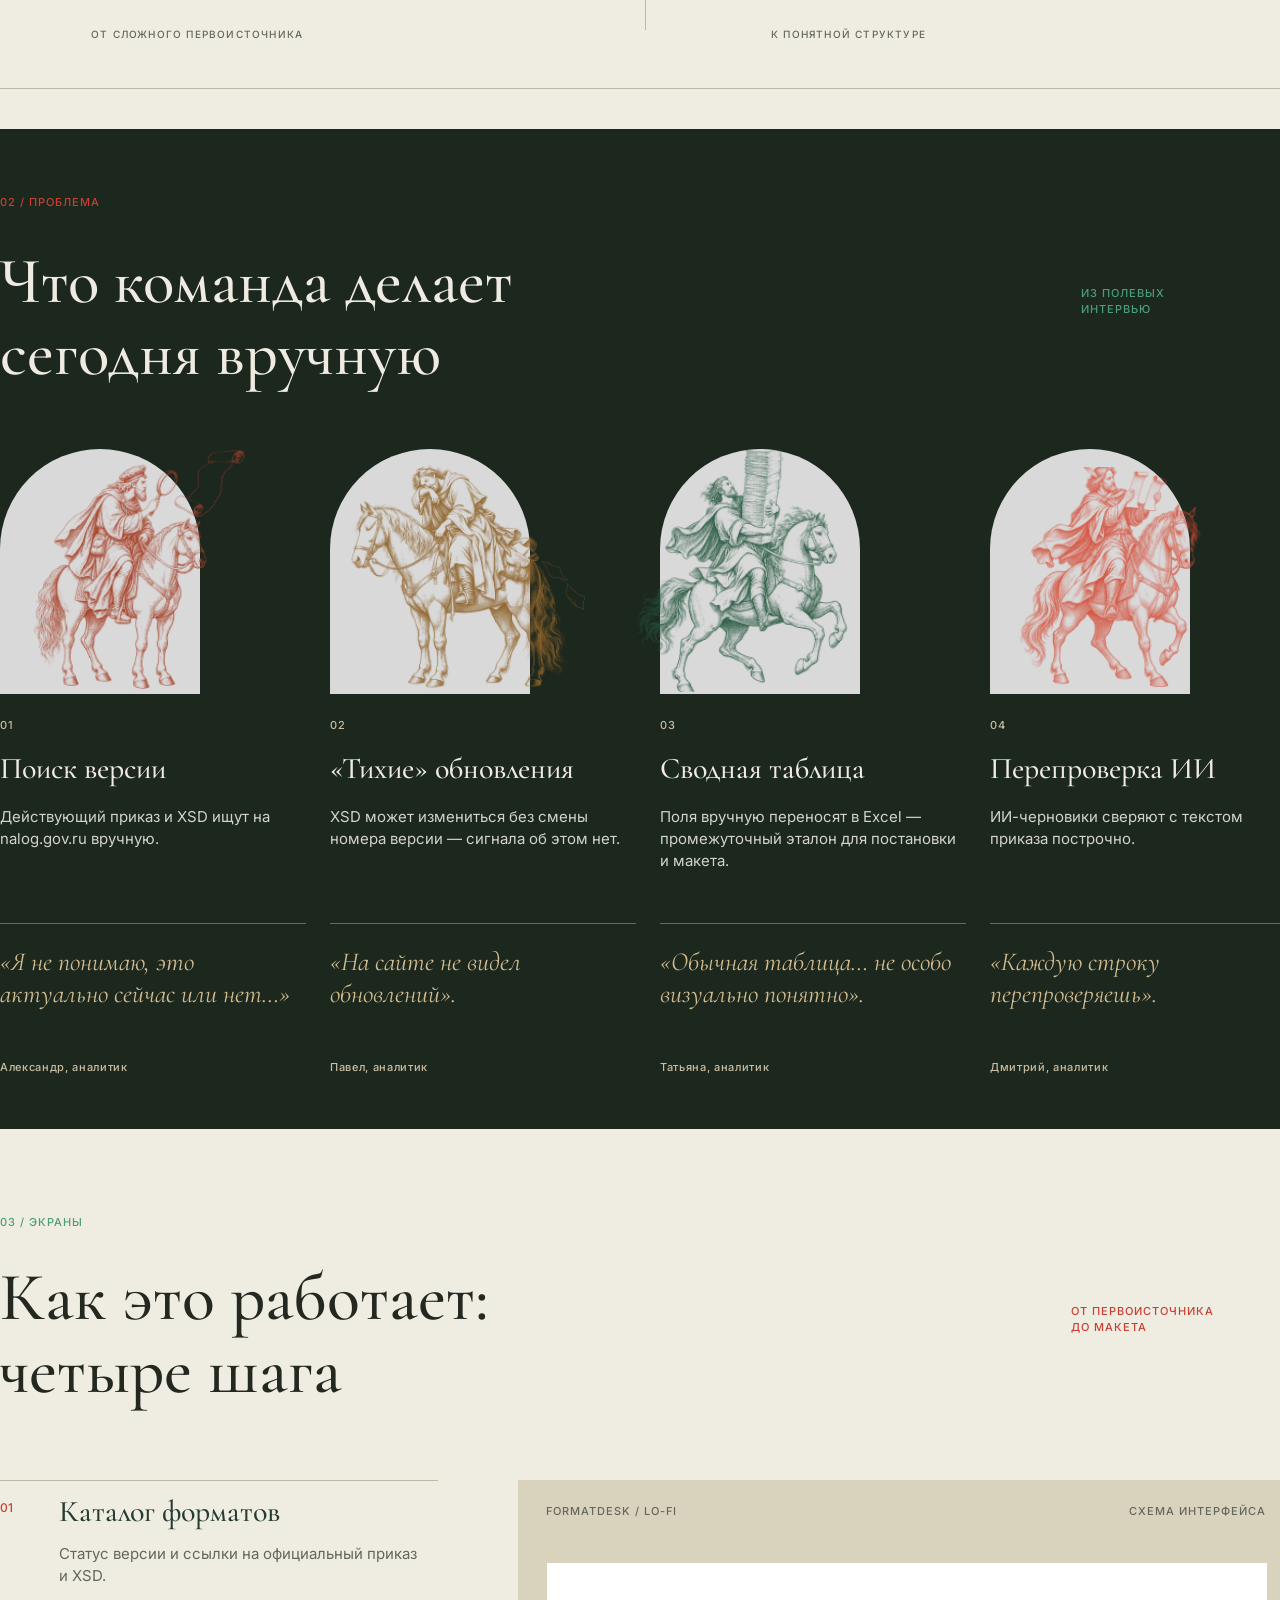
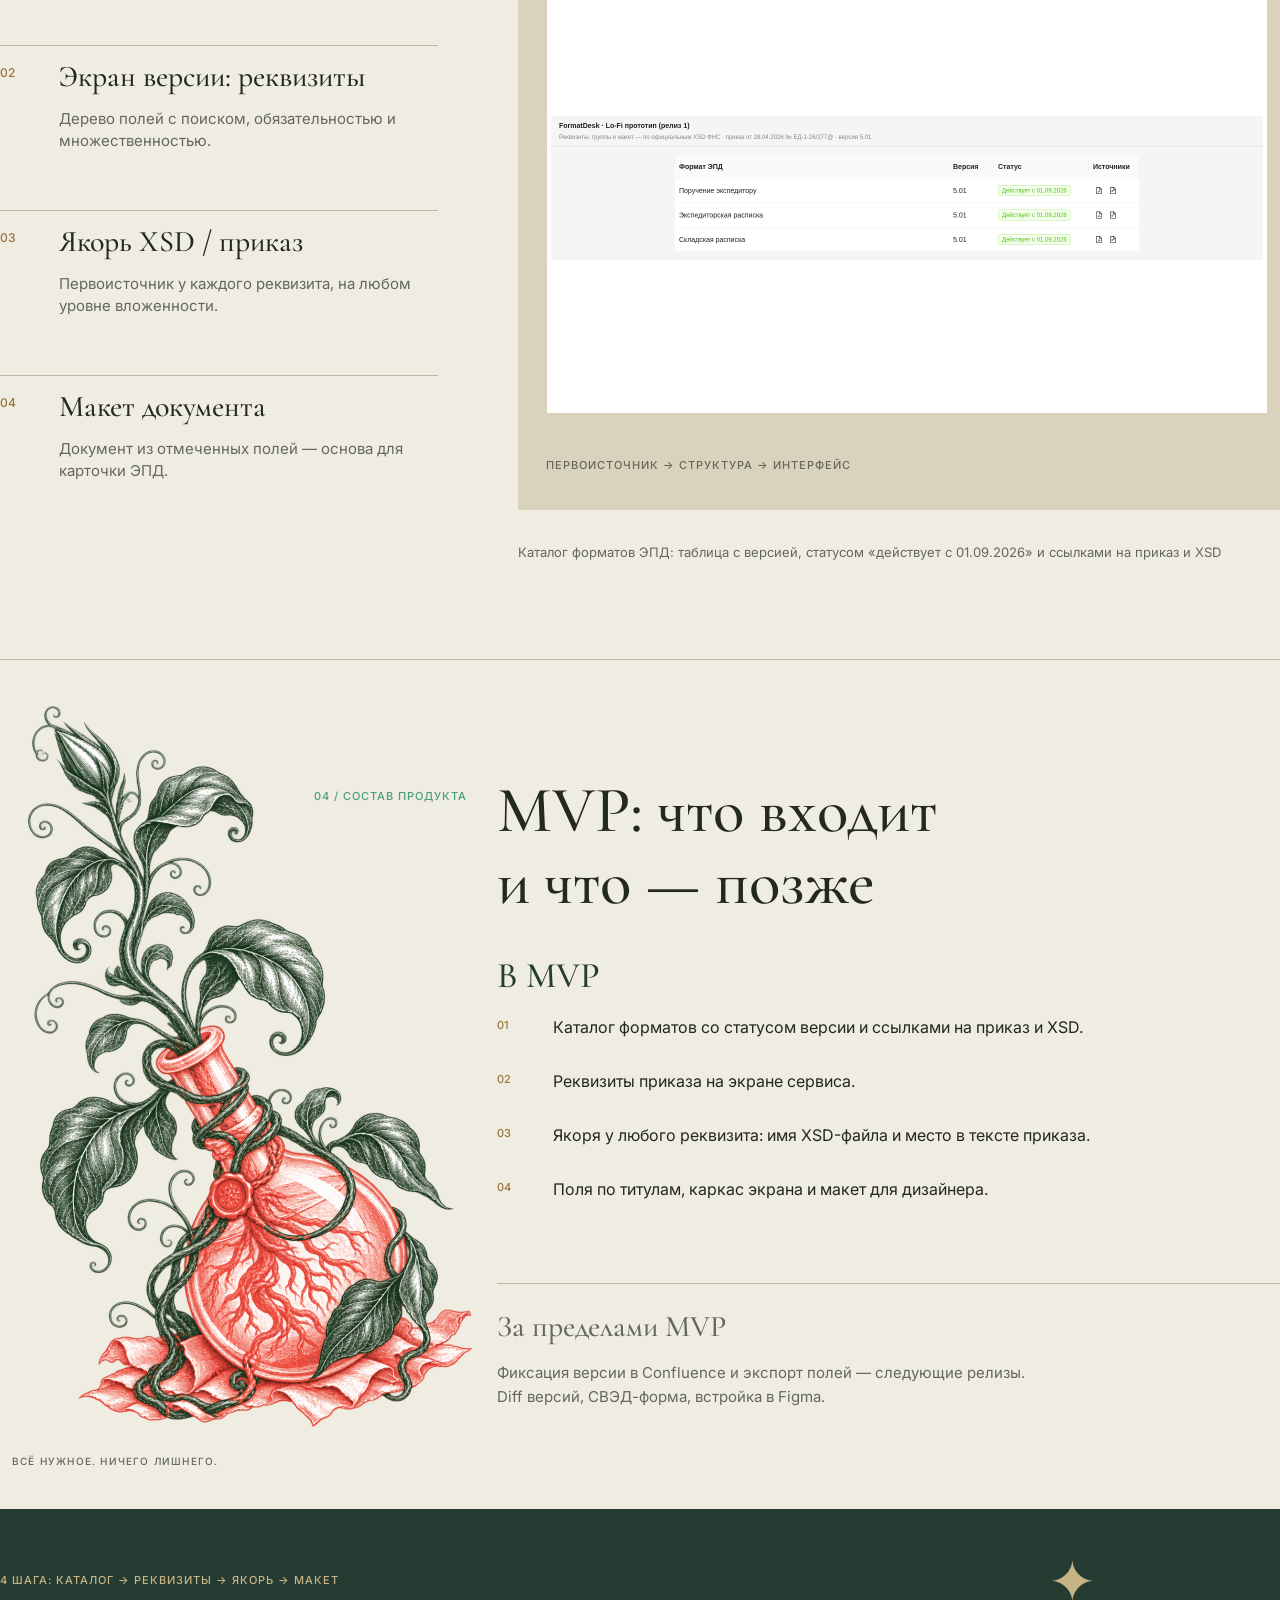
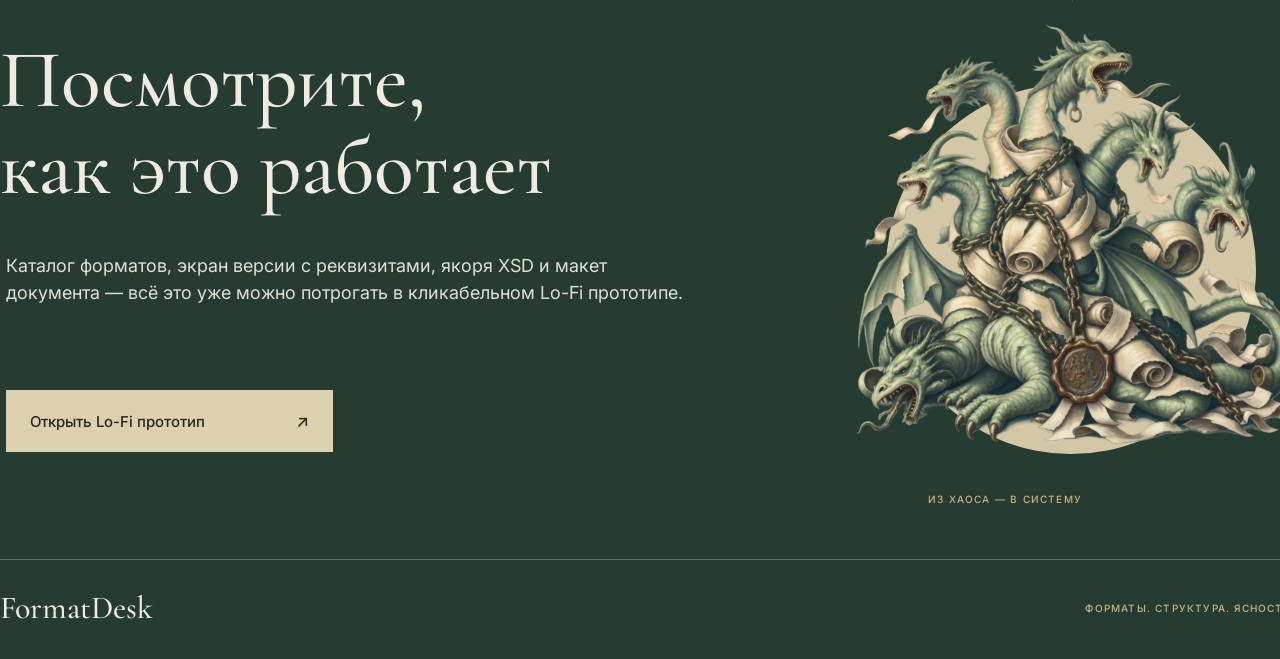
==== commit 237650e5: "Подпись под аркой: «Алхимия простого интерфейса»" ====
--- a/index.html
+++ b/index.html
@@ -47,7 +47,7 @@
     <img class="hero-duo" src="assets/eng-duo.png" alt="Гравюра: два алхимика со свитком">
     <span class="ornament hero-star">✦</span>
     <span class="ornament hero-one">I</span>
-    <p class="cap hero-archcap">Алхимия ясного интерфейса</p>
+    <p class="cap hero-archcap">Алхимия простого интерфейса</p>
   </div>
   <div class="wrap"><div class="hairline hero-line"></div></div>
 </section>
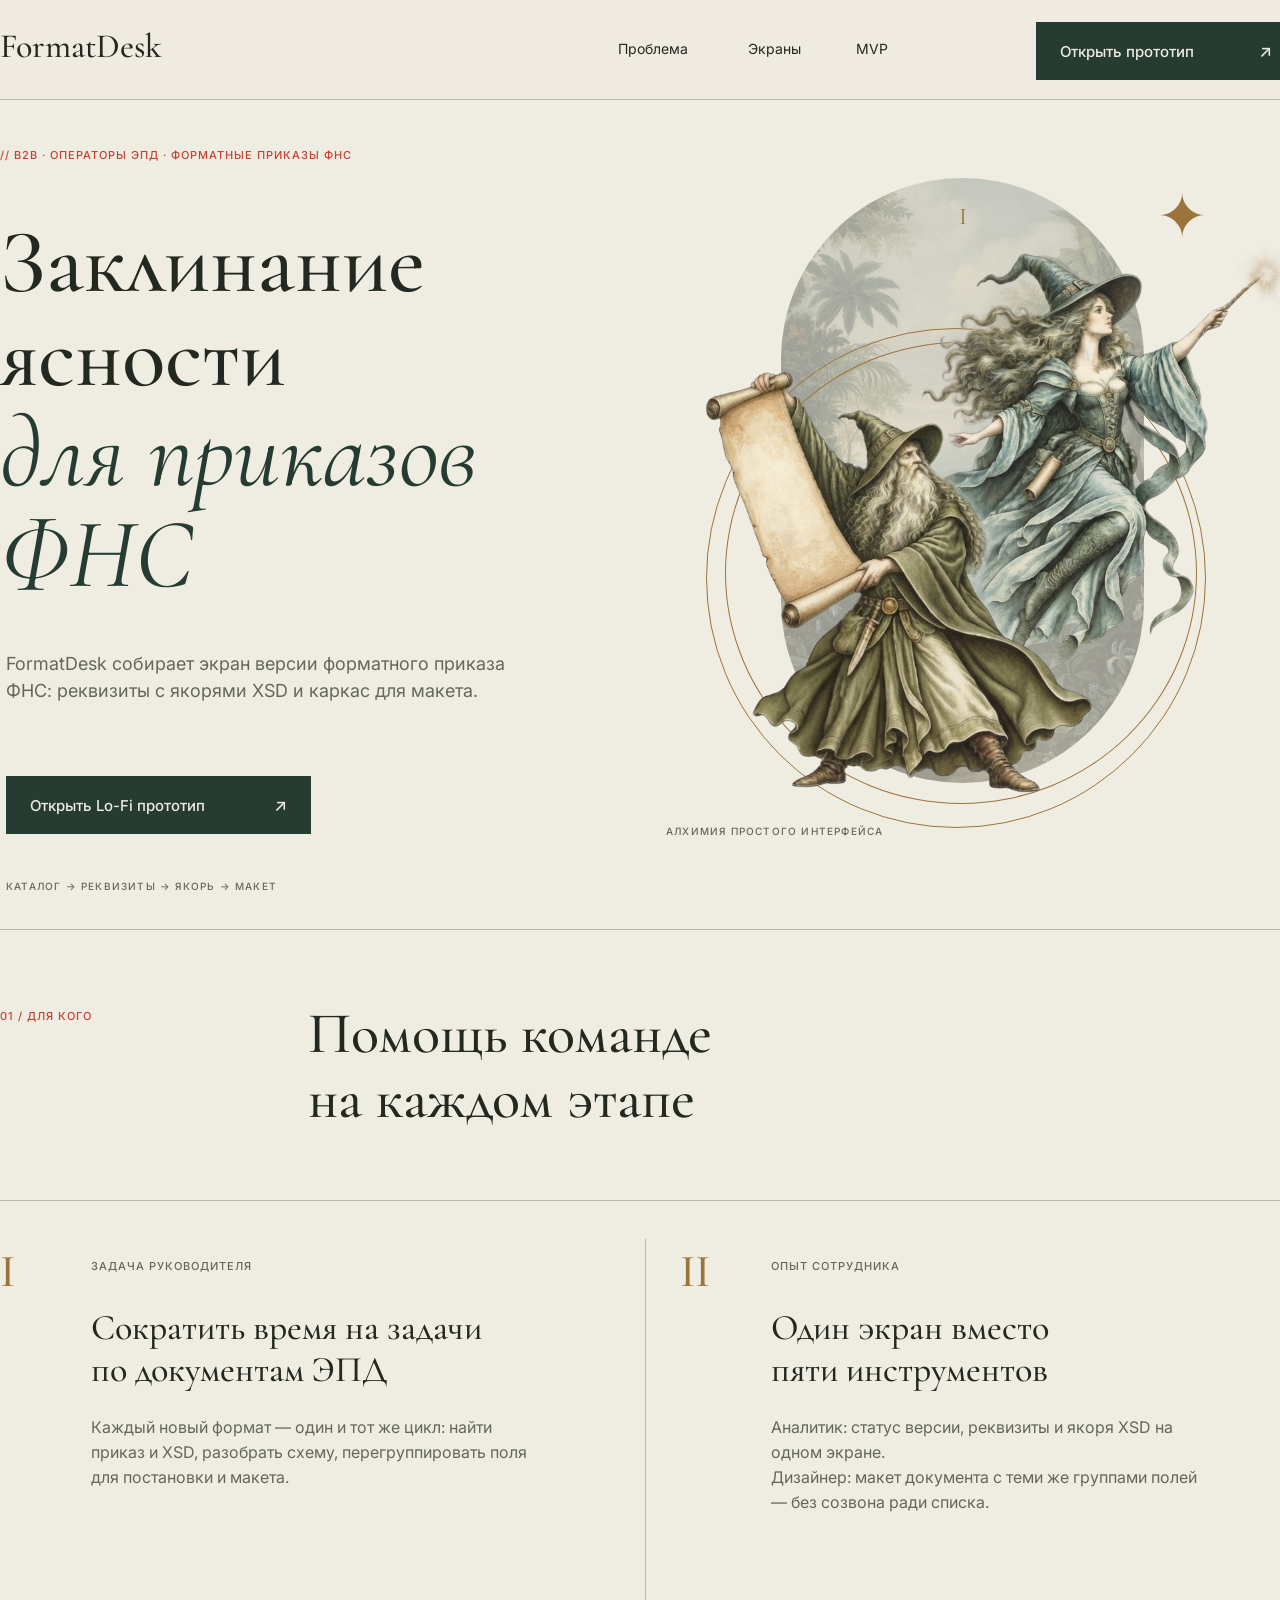
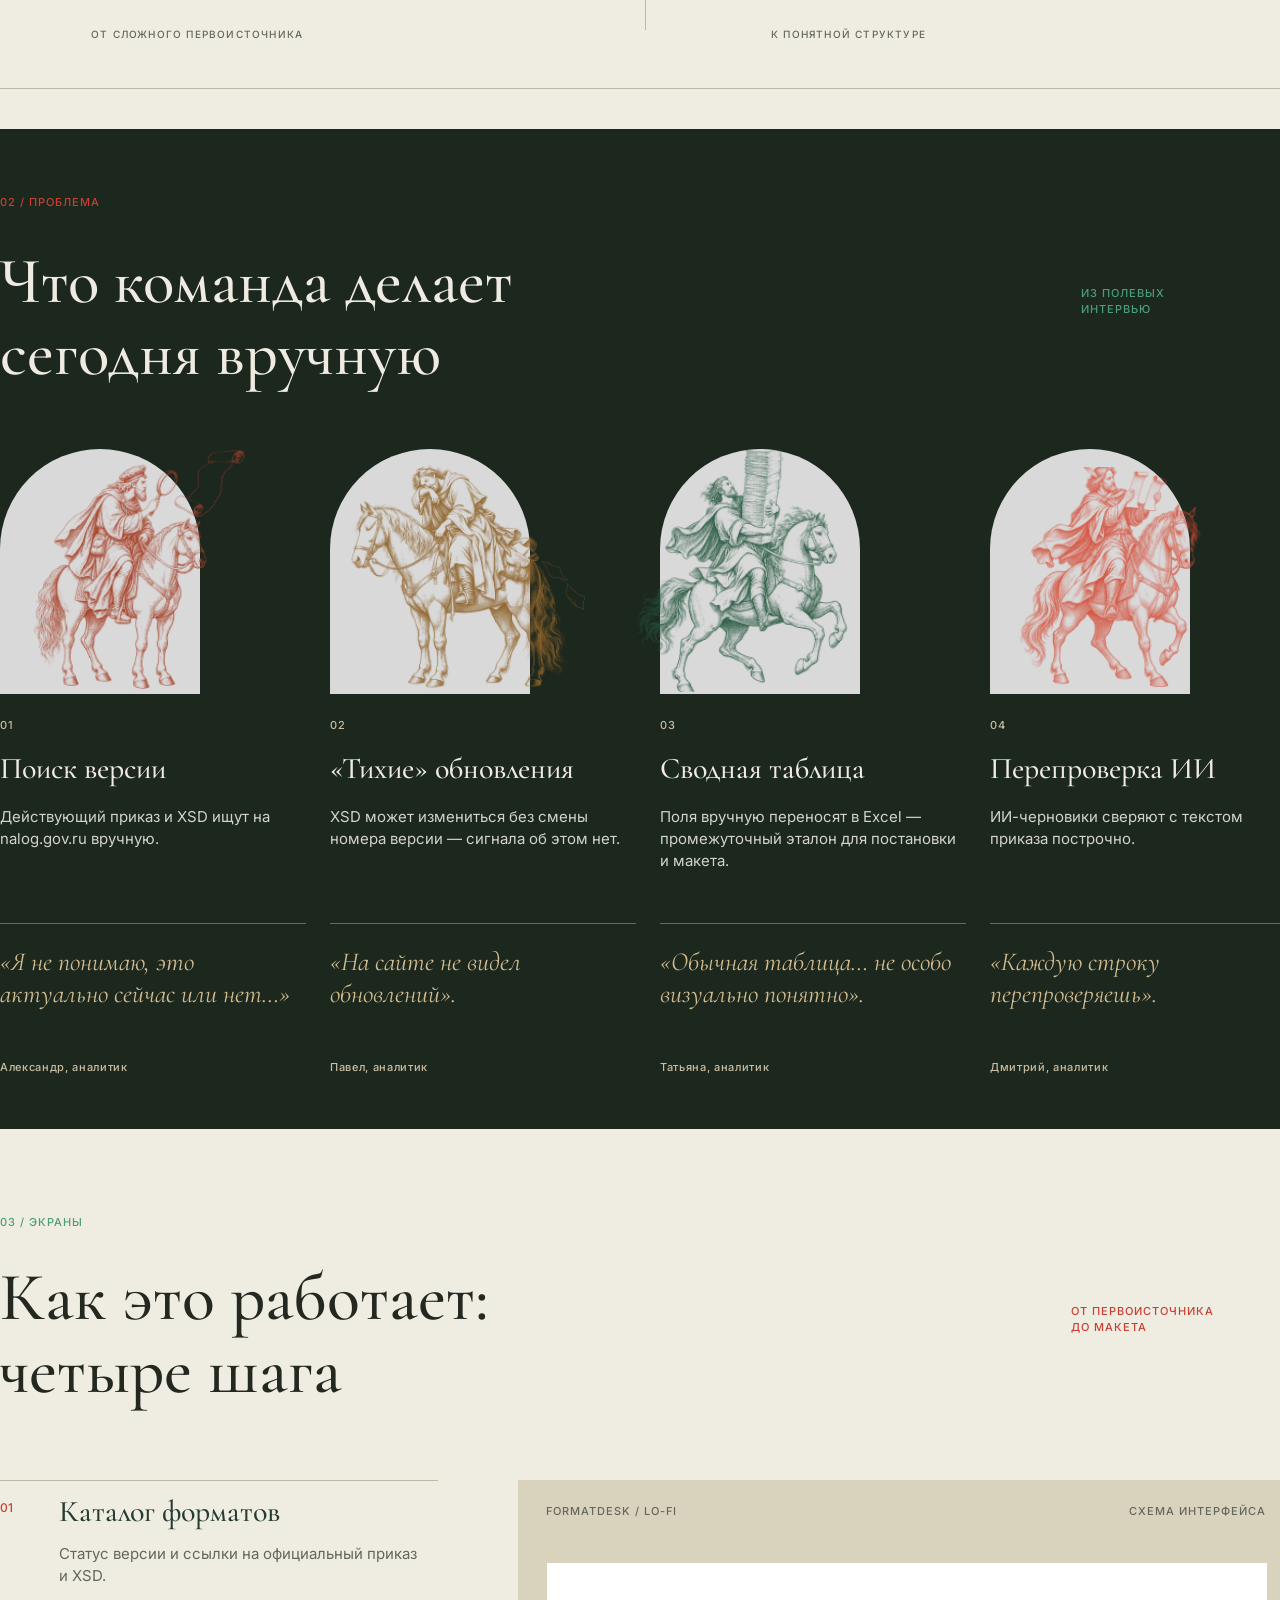
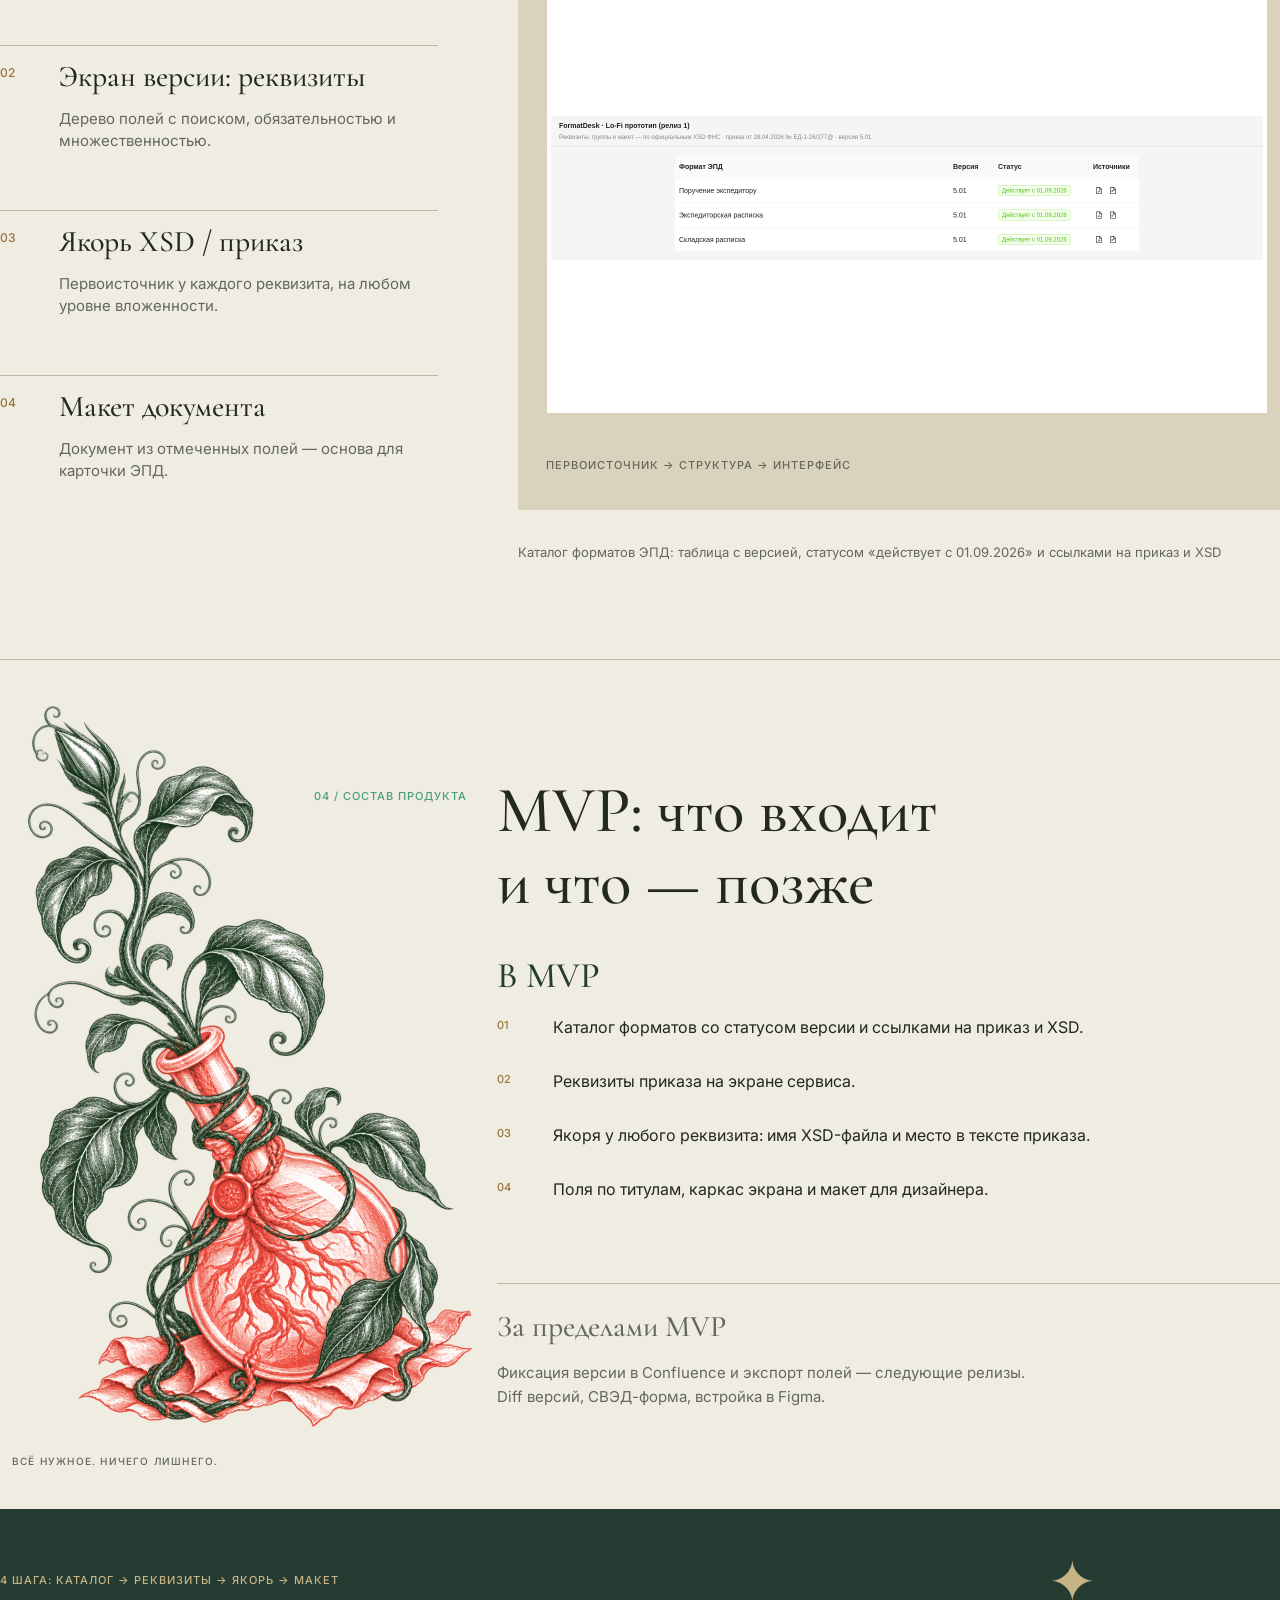
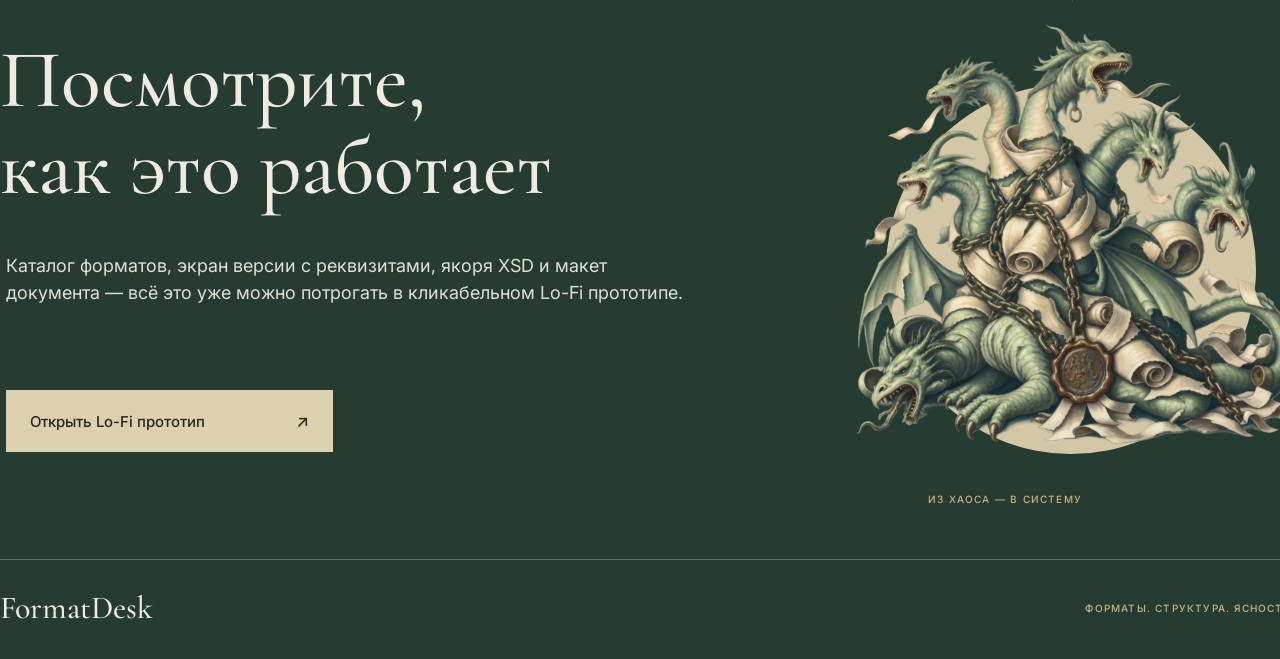
==== commit 71b96107: "Заголовок секции «Для кого»: «Помощь команде на каждом этапе»" ====
--- a/index.html
+++ b/index.html
@@ -56,7 +56,7 @@
 <section class="whom" id="dlya-kogo">
   <div class="wrap whom-in">
     <p class="tag tag-red whom-tag">01 / Для кого</p>
-    <h2 class="whom-h2">Решение принимает руководитель,<br>работают сотрудники</h2>
+    <h2 class="whom-h2">Помощь команде<br>на каждом этапе</h2>
     <div class="hairline whom-line-top"></div>
     <div class="whom-vline"></div>
 
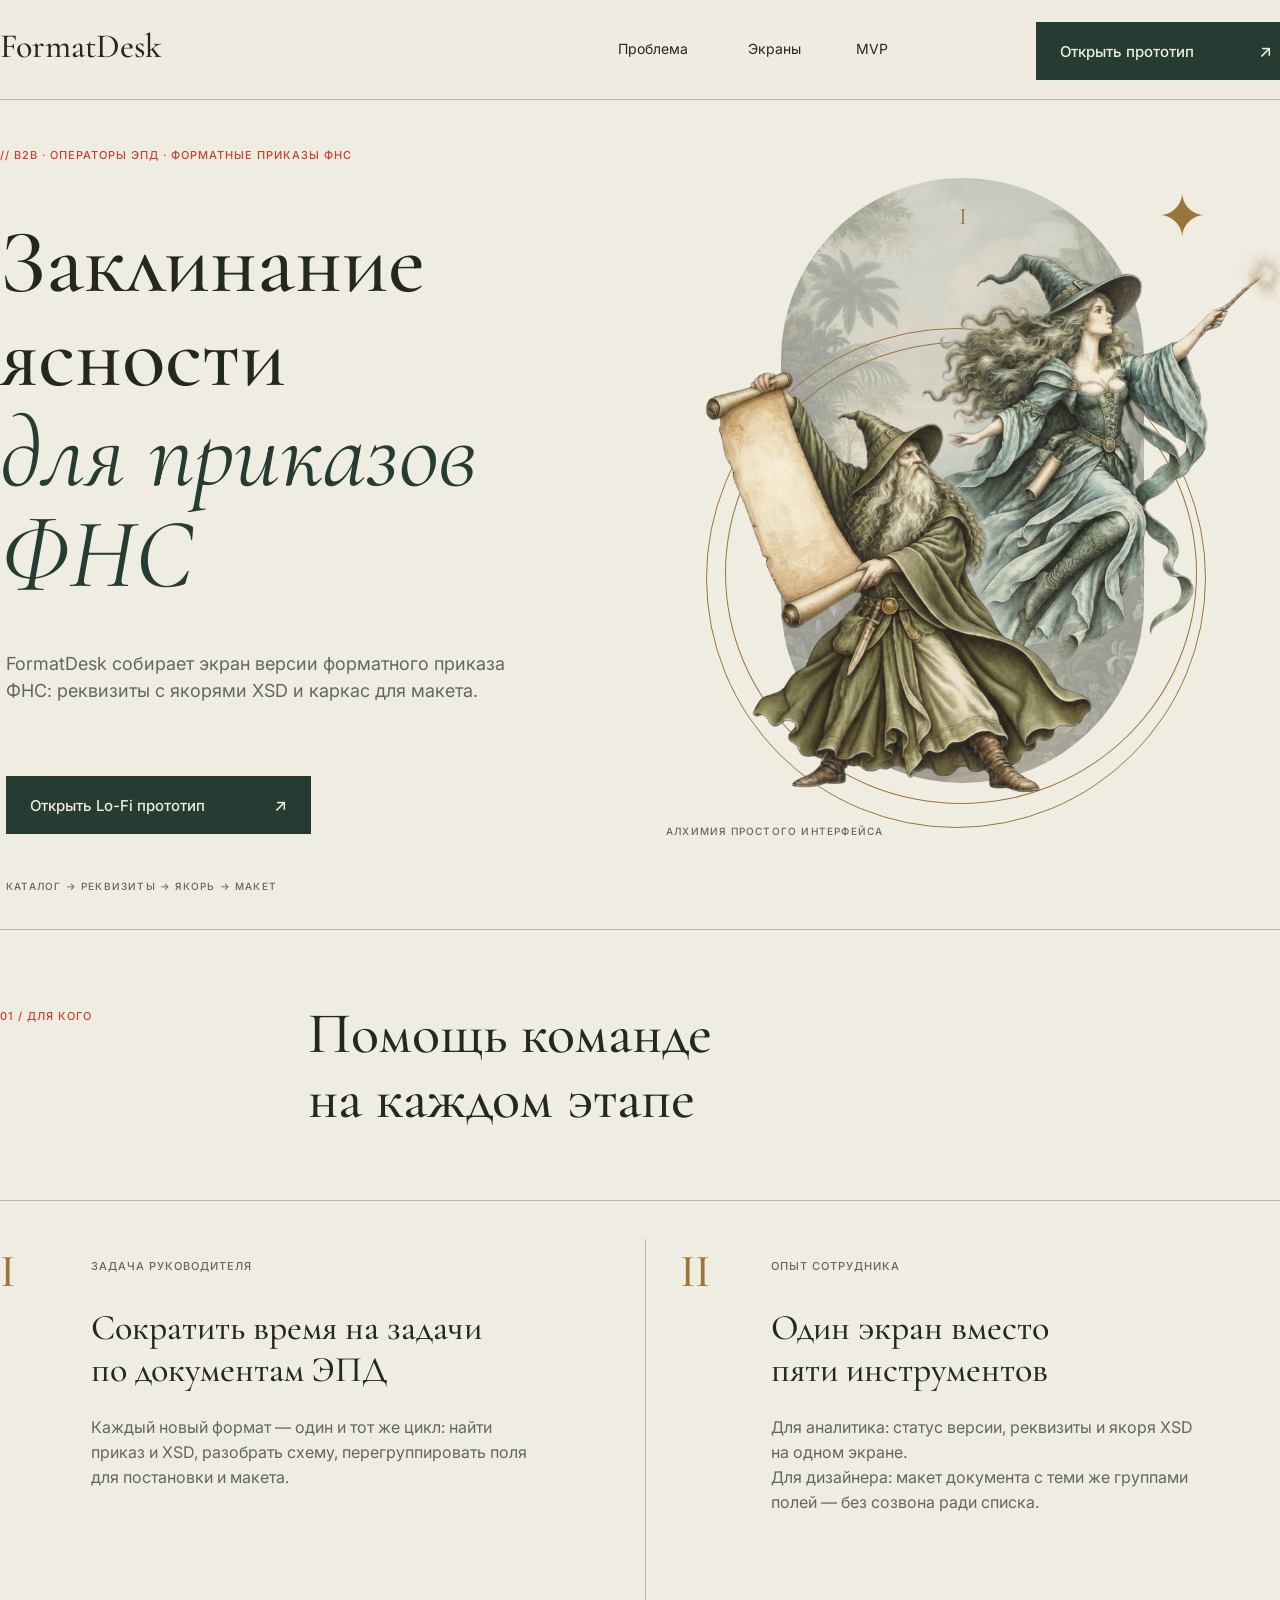
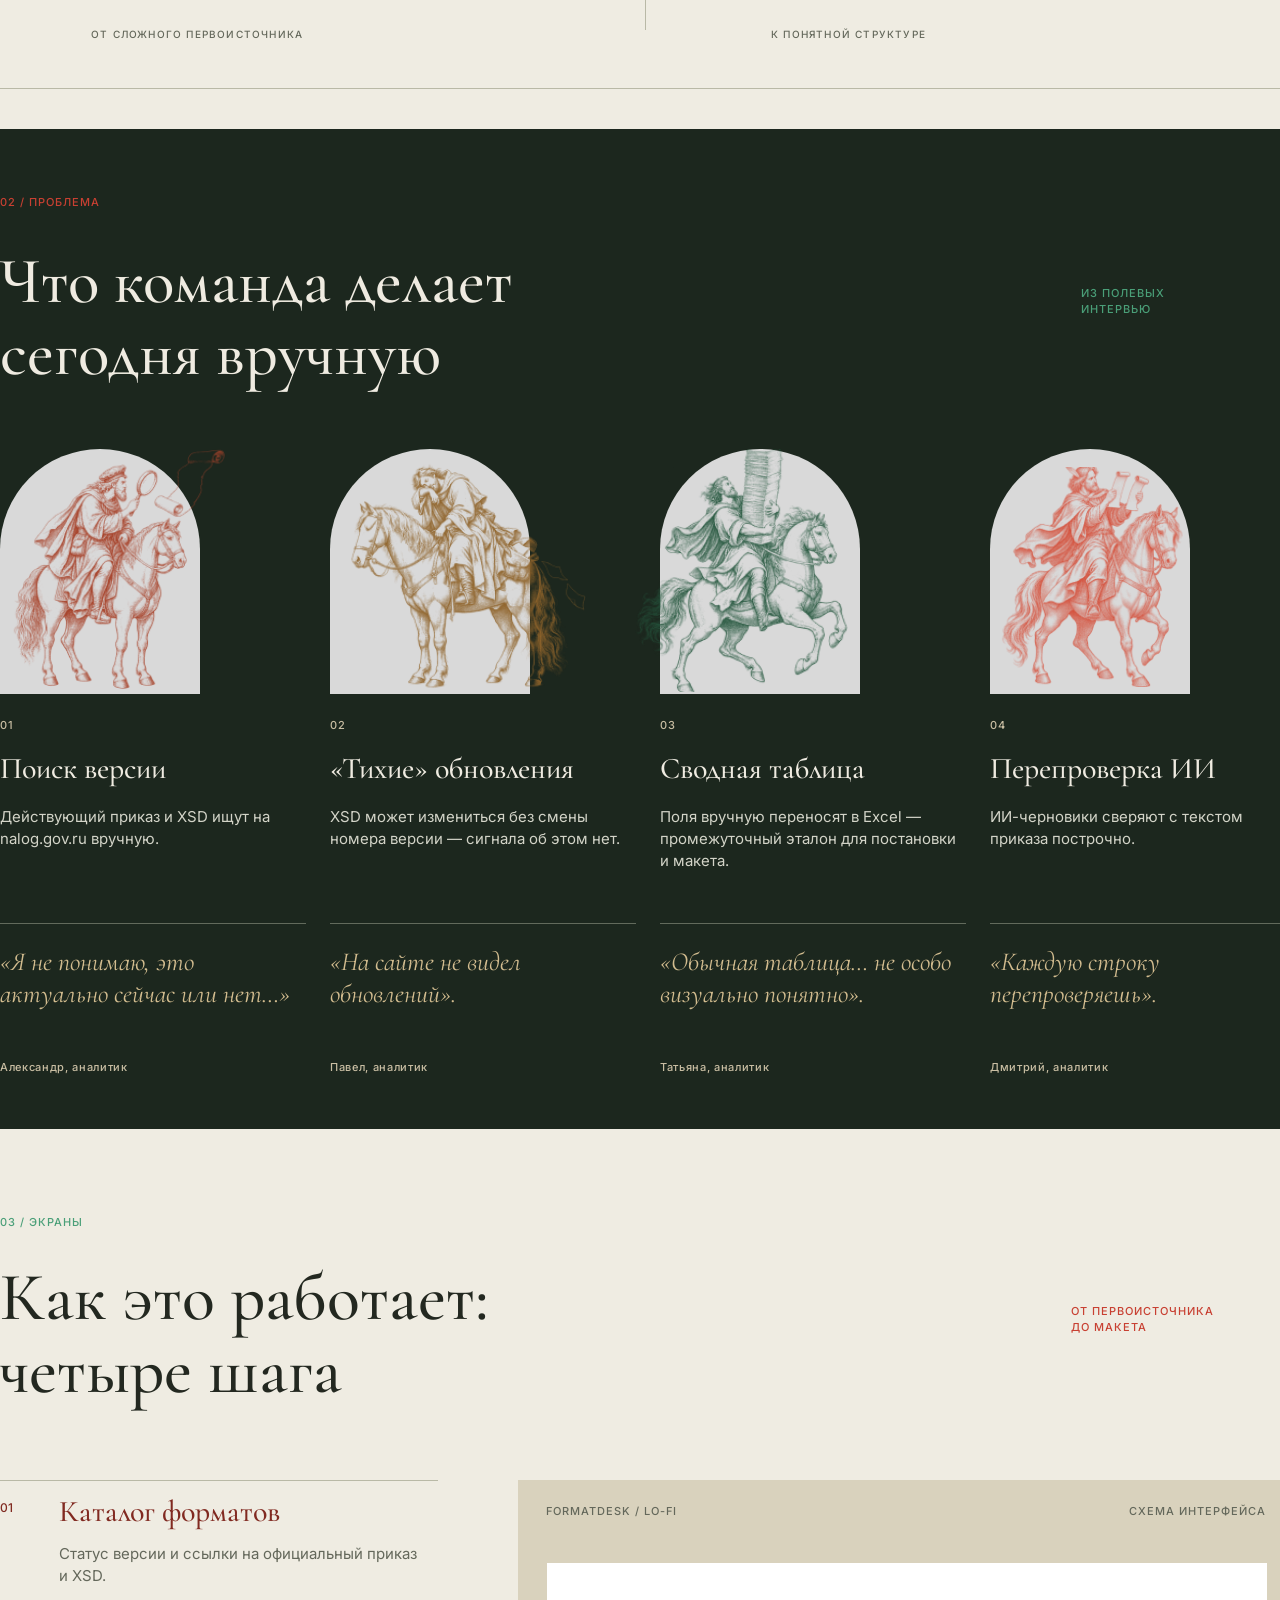
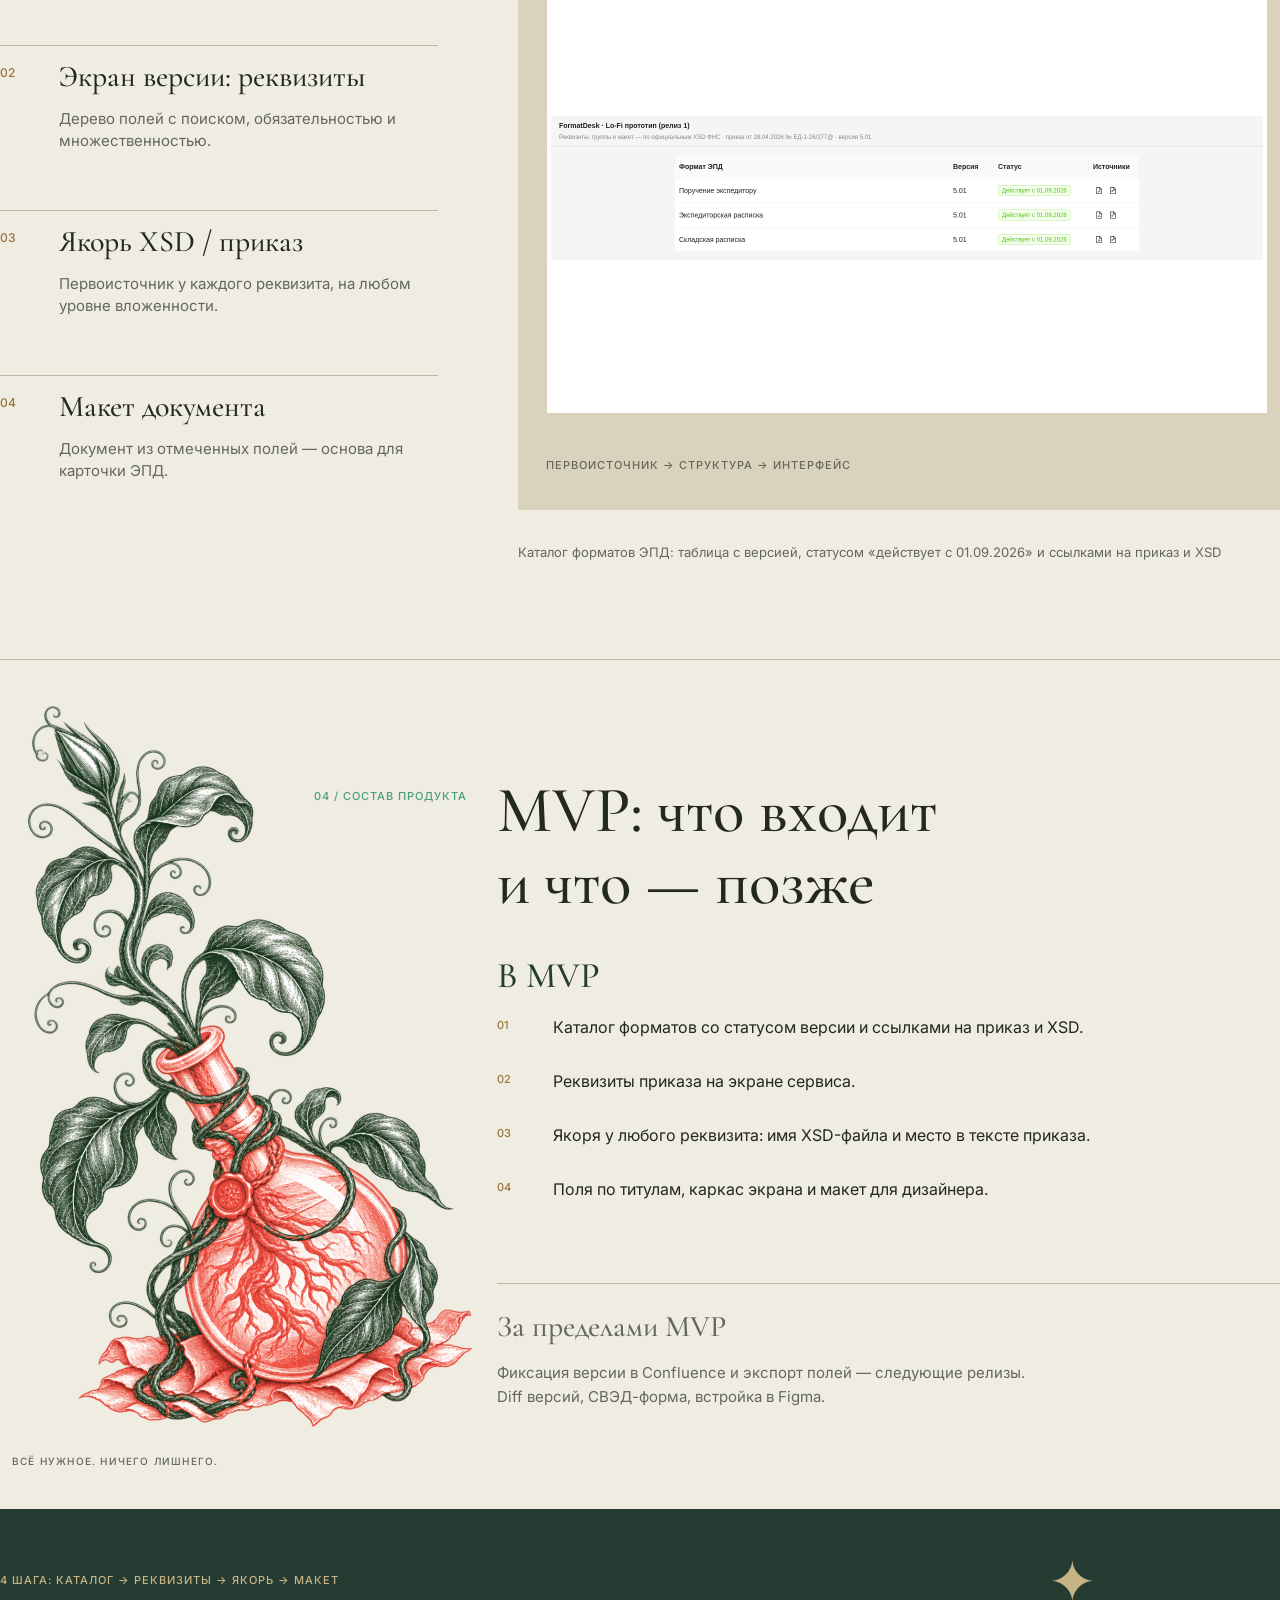
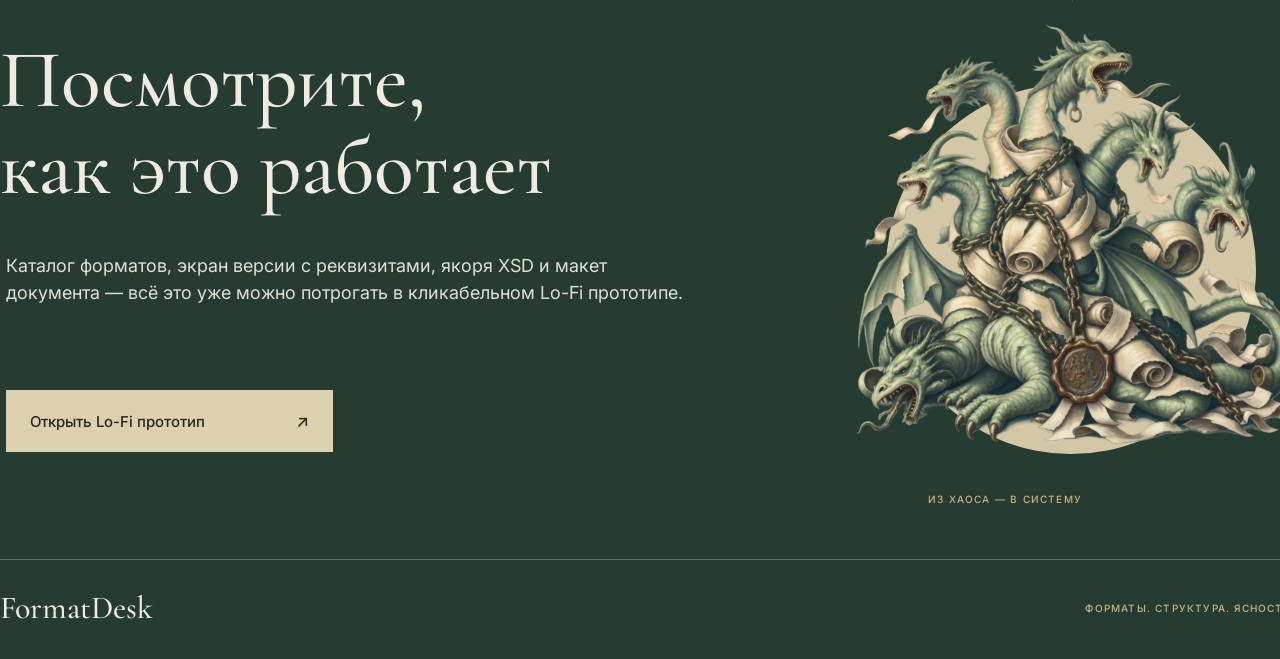
==== commit bbb22fcb: "«Для аналитика / Для дизайнера» в блоке «Опыт сотрудника»" ====
--- a/index.html
+++ b/index.html
@@ -76,7 +76,7 @@
         <p class="tag whom-label">Опыт сотрудника</p>
       </div>
       <h3 class="whom-title">Один экран вместо<br>пяти инструментов</h3>
-      <p class="whom-body">Аналитик: статус версии, реквизиты и якоря XSD на одном экране.<br>Дизайнер: макет документа с теми же группами полей — без созвона ради списка.</p>
+      <p class="whom-body">Для аналитика: статус версии, реквизиты и якоря XSD на одном экране.<br>Для дизайнера: макет документа с теми же группами полей — без созвона ради списка.</p>
       <p class="cap whom-foot">К понятной структуре</p>
     </div>
 
--- a/styles.css
+++ b/styles.css
@@ -285,10 +285,10 @@
   border-radius: 131.5px 131.5px 0 0;
 }
 .prider { position: absolute; }
-.prider-1 { left: 0;    top: 313px; width: 250px; height: 253px; }
+.prider-1 { left: -20px; top: 313px; width: 250px; height: 253px; }
 .prider-2 { left: 12px; top: 326px; width: 261px; height: 240px; }
 .prider-3 { left: -32px; top: 320px; width: 250px; height: 243px; }
-.prider-4 { left: 0;    top: 338px; width: 240px; height: 220px; }
+.prider-4 { left: -18px; top: 338px; width: 240px; height: 220px; }
 
 .pnum {
   position: absolute; left: 0; top: 589px;
@@ -377,9 +377,11 @@
   font-size: 15px; line-height: 22px;
   color: var(--gray);
 }
-.step:hover .step-title { color: var(--green); }
-.step.is-active .step-num { color: var(--red); }
-.step.is-active .step-title { color: var(--green); }
+.step-title, .step-desc { transition: color 0.2s ease; }
+.step:hover .step-title { color: #171A13; }
+.step:hover .step-desc { color: #545845; }
+.step.is-active .step-num { color: #812A21; }
+.step.is-active .step-title { color: #812A21; }
 
 .vitrina {
   position: absolute;
@@ -437,7 +439,8 @@
   position: absolute;
   left: 497px; top: 245px;
   font-family: "Cormorant Garamond", serif;
-  font-size: 36px; font-weight: 500;
+  font-size: 36px;
+  font-weight: 500;
   color: var(--green);
 }
 .mvp-list {
@@ -466,7 +469,8 @@
   position: absolute;
   left: 497px; top: 599px;
   font-family: "Cormorant Garamond", serif;
-  font-size: 30px; font-weight: 500;
+  font-size: 30px;
+  font-weight: 500;
   color: var(--gray);
 }
 .mvp-later-body {
